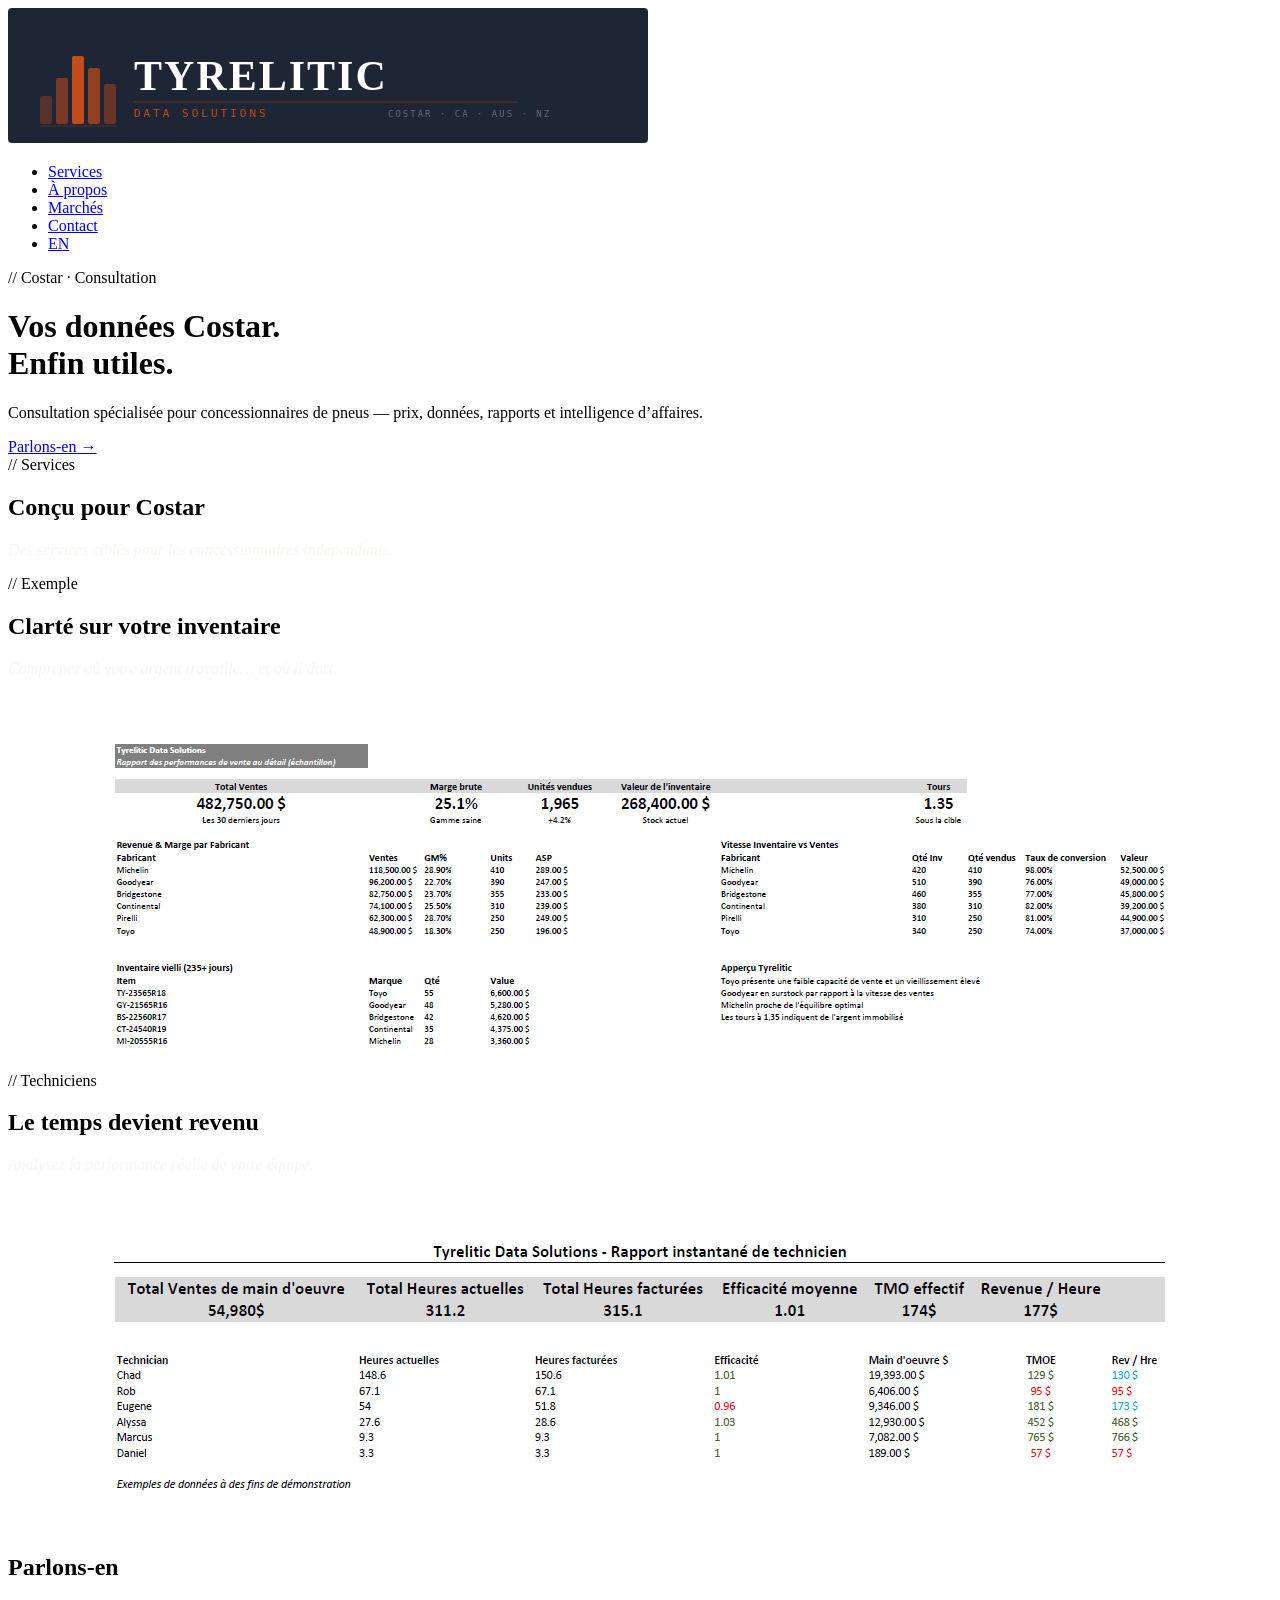
==== fr.html @ 803169b5 "Add files via upload" ====
<!DOCTYPE html>
<html lang="fr">
<head>
<meta charset="UTF-8">
<meta name="viewport" content="width=device-width, initial-scale=1.0">

<title>Tyrelitic Data Solutions | Consultant Costar</title>
<meta name="description" content="Consultation spécialisée Costar pour concessionnaires de pneus indépendants.">

<link href="https://fonts.googleapis.com/css2?family=Bebas+Neue&family=Crimson+Pro&family=JetBrains+Mono&display=swap" rel="stylesheet">
<link rel="stylesheet" href="styles.css"> <!-- or keep inline if you prefer -->

</head>

<body>

<nav>
  <div class="nav-logo"><img src="tyrelitic-logo-dark.svg"></div>
  <ul class="nav-links">
    <li><a href="#services">Services</a></li>
    <li><a href="#about">À propos</a></li>
    <li><a href="#markets">Marchés</a></li>
    <li><a href="#contact">Contact</a></li>
    <li><a href="index.html">EN</a></li>
  </ul>
</nav>

<!-- HERO -->
<div class="hero">
  <div class="hero-inner">
    <div class="hero-left">
      <div class="hero-eyebrow">// Costar · Consultation</div>
      <h1 class="hero-title">Vos données Costar.<br><span class="accent">Enfin utiles.</span></h1>

      <p class="hero-subtitle">
        Consultation spécialisée pour concessionnaires de pneus — prix, données, rapports et intelligence d’affaires.
      </p>

      <div class="hero-cta">
        <a href="mailto:tyrelitic@proton.me" class="btn-primary">Parlons-en →</a>
      </div>
    </div>
  </div>
</div>

<!-- SERVICES -->
<section id="services">
  <div class="section-inner">
    <div class="section-label">// Services</div>
    <h2 class="section-title">Conçu pour Costar</h2>

    <p style="max-width:560px; color:rgba(245,240,232,0.6); font-style:italic;">
      Des services ciblés pour les concessionnaires indépendants.
    </p>

    <!-- keep your cards translated (you already have them 👍) -->

  </div>
</section>

<!-- INVENTORY DASHBOARD -->
<section>
  <div class="section-inner">
    <div class="section-label">// Exemple</div>
    <h2 class="section-title">Clarté sur votre inventaire</h2>

    <p style="max-width:620px; color:rgba(245,240,232,0.6); font-style:italic;">
      Comprenez où votre argent travaille… et où il dort.
    </p>

    <div style="margin-top:48px; text-align:center;">
      <a href="Tyrelitic_Dashboard_Sample_FR.pdf" target="_blank">
        <img src="Tyrelitic_Dashboard_Sample_FR.png" style="max-width:100%;">
      </a>
    </div>
  </div>
</section>

<!-- TECH DASHBOARD -->
<section>
  <div class="section-inner">
    <div class="section-label">// Techniciens</div>
    <h2 class="section-title">Le temps devient revenu</h2>

    <p style="max-width:620px; color:rgba(245,240,232,0.6); font-style:italic;">
      Analysez la performance réelle de votre équipe.
    </p>

    <div style="margin-top:48px; text-align:center;">
      <a href="Technician_Dashboard_Sample_FR.pdf" target="_blank">
        <img src="Technician_Dashboard_Sample_FR.png" style="max-width:100%;">
      </a>
    </div>
  </div>
</section>

<!-- CONTACT -->
<section id="contact">
  <div class="section-inner">
    <h2 class="section-title">Parlons-en</h2>

    <a href="mailto:tyrelitic@proton.me" class="btn-primary">
      Écrire à Pierre →
    </a>
  </div>
</section>

</body>
</html>
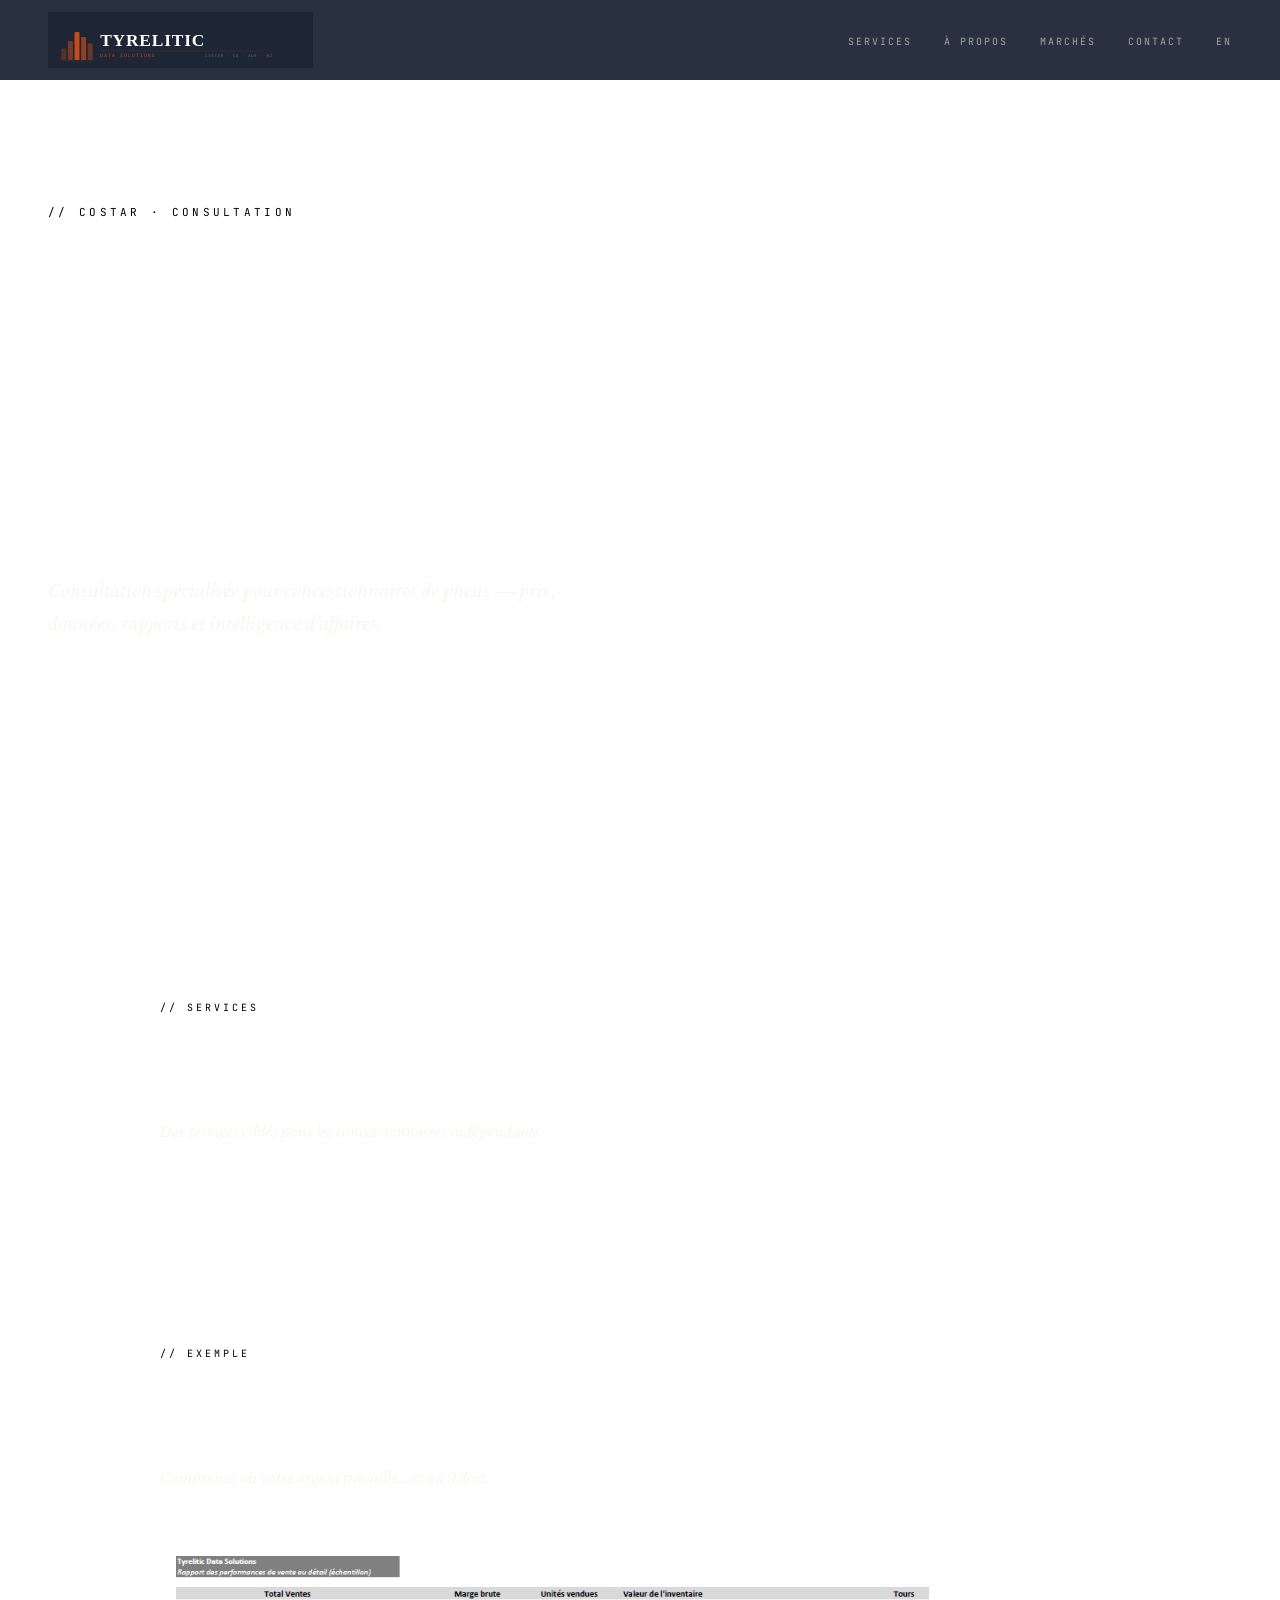
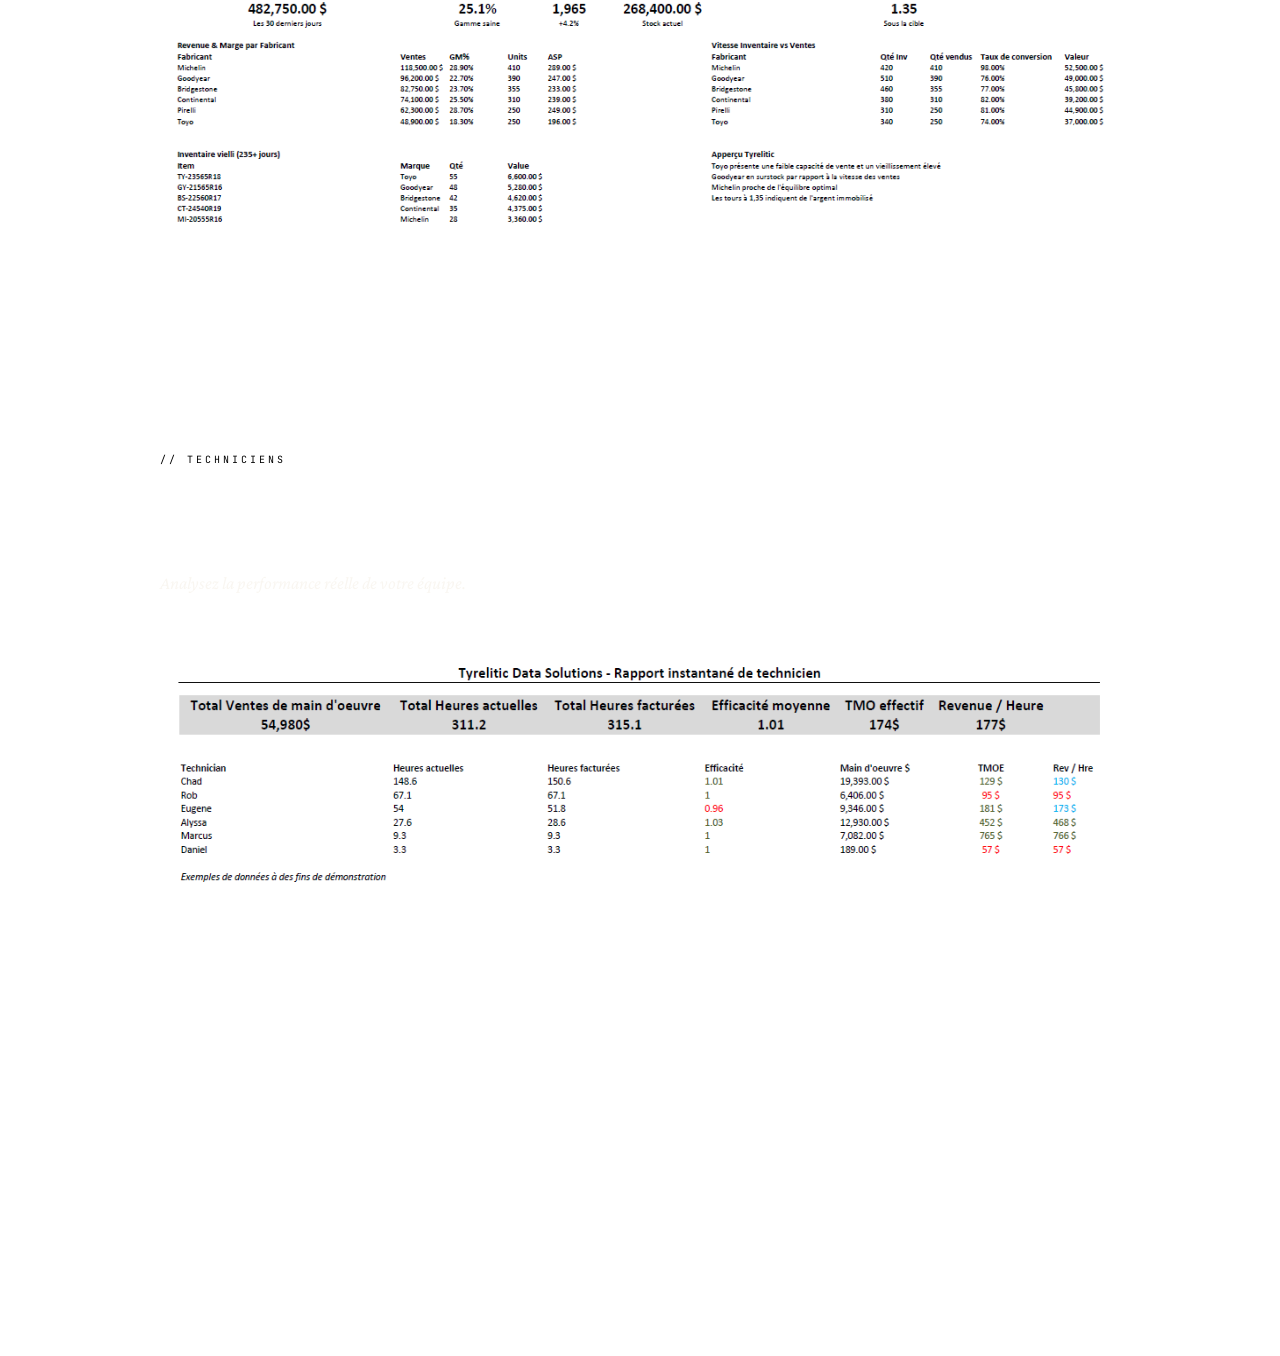
==== commit 5476ce75: "Add files via upload" ====
--- a/fr.html
+++ b/fr.html
@@ -1,6 +1,7 @@
 <!DOCTYPE html>
 <html lang="fr">
 <head>
+<link rel="stylesheet" href="styles.css">
 <meta charset="UTF-8">
 <meta name="viewport" content="width=device-width, initial-scale=1.0">
 
--- a/styles.css
+++ b/styles.css
@@ -0,0 +1,153 @@
+<style>
+  :root {
+    --ink: #0d0d0d;
+    --rust: #c44b1b;
+    --rust-light: #e85d2a;
+    --steel: #1e2535;
+    --steel-mid: #2a3140;
+    --steel-light: #3a4255;
+    --cream: #f5f0e8;
+    --divider: rgba(245,240,232,0.1);
+  }
+  * { margin: 0; padding: 0; box-sizing: border-box; }
+  html { scroll-behavior: smooth; }
+  body { background: var(--steel); color: var(--cream); font-family: 'Crimson Pro', Georgia, serif; font-size: 18px; line-height: 1.65; overflow-x: hidden; }
+
+  /* NAV */
+  nav { position: fixed; top: 0; left: 0; right: 0; z-index: 100; display: flex; justify-content: space-between; align-items: center; padding: 12px 48px; background: rgba(30,37,53,0.95); backdrop-filter: blur(12px); border-bottom: 1px solid var(--divider); }
+  .nav-logo img { height: 56px; width: auto; display: block; }
+  .nav-links { display: flex; gap: 32px; list-style: none; }
+  .nav-links a { font-family: 'JetBrains Mono', monospace; font-size: 10px; letter-spacing: 0.2em; text-transform: uppercase; color: rgba(245,240,232,0.6); text-decoration: none; transition: color 0.2s; }
+  .nav-links a:hover { color: var(--rust-light); }
+  .nav-cta { color: #fff !important; background: var(--rust); padding: 8px 18px; transition: background 0.2s !important; }
+  .nav-cta:hover { background: var(--rust-light) !important; }
+  @media (max-width: 680px) { nav { padding: 12px 24px; } .nav-links { display: none; } }
+
+  /* HERO */
+  .hero { min-height: 100vh; position: relative; overflow: hidden; display: flex; flex-direction: column; }
+  .hero-bg { position: absolute; inset: 0; background: radial-gradient(ellipse 60% 50% at 80% 50%, rgba(196,75,27,0.08) 0%, transparent 70%); }
+  .hero-bg::after { content: ''; position: absolute; inset: 0; background-image: linear-gradient(rgba(245,240,232,0.02) 1px, transparent 1px), linear-gradient(90deg, rgba(245,240,232,0.02) 1px, transparent 1px); background-size: 60px 60px; }
+  .hero-ring { position: absolute; border-radius: 50%; border: 1px solid rgba(196,75,27,0.15); pointer-events: none; }
+  .ring-1 { width: 500px; height: 500px; top: -100px; right: -100px; }
+  .ring-2 { width: 300px; height: 300px; top: 50px; right: 50px; border-color: rgba(196,75,27,0.08); }
+  .ring-3 { width: 200px; height: 200px; bottom: 80px; left: 5%; border-color: rgba(245,240,232,0.05); }
+  .hero-inner { display: grid; grid-template-columns: 1fr 1fr; flex: 1; position: relative; z-index: 1; }
+  .hero-left { display: flex; flex-direction: column; justify-content: center; padding: 120px 48px 80px; }
+  .hero-right { position: relative; overflow: hidden; min-height: 500px; }
+  .hero-right img { width: 100%; height: 100%; object-fit: cover; object-position: center center; display: block; }
+  .hero-right::before { content: ''; position: absolute; inset: 0; background: linear-gradient(to right, var(--steel) 0%, transparent 35%); z-index: 1; }
+  .hero-photo-credit { position: absolute; bottom: 12px; right: 12px; font-family: 'JetBrains Mono', monospace; font-size: 9px; letter-spacing: 0.1em; color: rgba(245,240,232,0.3); z-index: 2; }
+  .hero-photo-credit a { color: rgba(245,240,232,0.3); text-decoration: none; }
+  .hero-photo-credit a:hover { color: rgba(245,240,232,0.6); }
+  @media (max-width: 768px) { .hero-inner { grid-template-columns: 1fr; } .hero-right { min-height: 280px; } .hero-left { padding: 100px 24px 48px; } }
+  .hero-eyebrow { font-family: 'JetBrains Mono', monospace; font-size: 11px; letter-spacing: 0.3em; text-transform: uppercase; color: var(--rust-light); margin-bottom: 20px; opacity: 0; animation: fadeUp 0.8s ease forwards 0.2s; }
+  .hero-title { font-family: 'Bebas Neue', sans-serif; font-size: clamp(56px, 10vw, 110px); line-height: 0.92; letter-spacing: 0.03em; color: #fff; opacity: 0; animation: fadeUp 0.8s ease forwards 0.4s; }
+  .hero-title .accent { color: var(--rust-light); }
+  .hero-subtitle { margin-top: 28px; font-size: clamp(18px, 2.5vw, 22px); font-style: italic; font-weight: 300; color: rgba(245,240,232,0.7); max-width: 540px; line-height: 1.5; opacity: 0; animation: fadeUp 0.8s ease forwards 0.6s; }
+  .hero-meta { margin-top: 40px; display: flex; gap: 40px; flex-wrap: wrap; opacity: 0; animation: fadeUp 0.8s ease forwards 0.8s; }
+  .hero-meta-item { font-family: 'JetBrains Mono', monospace; font-size: 10px; letter-spacing: 0.15em; text-transform: uppercase; color: rgba(245,240,232,0.4); border-left: 2px solid var(--rust); padding-left: 12px; }
+  .hero-meta-item strong { display: block; font-size: 12px; color: var(--cream); margin-top: 2px; }
+  .hero-cta { margin-top: 48px; display: flex; gap: 16px; flex-wrap: wrap; opacity: 0; animation: fadeUp 0.8s ease forwards 1s; }
+
+  /* BUTTONS */
+  .btn-primary { font-family: 'JetBrains Mono', monospace; font-size: 11px; letter-spacing: 0.2em; text-transform: uppercase; background: var(--rust); color: #fff; padding: 16px 32px; text-decoration: none; transition: background 0.2s, transform 0.2s; display: inline-block; }
+  .btn-primary:hover { background: var(--rust-light); transform: translateY(-2px); }
+  .btn-secondary { font-family: 'JetBrains Mono', monospace; font-size: 11px; letter-spacing: 0.2em; text-transform: uppercase; border: 1px solid rgba(245,240,232,0.3); color: rgba(245,240,232,0.7); padding: 16px 32px; text-decoration: none; transition: border-color 0.2s, color 0.2s; display: inline-block; }
+  .btn-secondary:hover { border-color: var(--rust-light); color: var(--rust-light); }
+  .cta-note {
+  flex-basis: 100%;
+  margin-top: 12px;
+  font-size: 13px;
+  font-style: italic;
+  color: rgba(245,240,232,0.5);
+  font-family: 'Crimson Pro', serif;
+}
+
+  /* SECTIONS */
+  section { padding: 100px 48px; border-top: 1px solid var(--divider); position: relative; }
+  @media (max-width: 680px) { section { padding: 72px 24px; } }
+  .section-inner { max-width: 960px; margin: 0 auto; }
+  .section-label { font-family: 'JetBrains Mono', monospace; font-size: 10px; letter-spacing: 0.3em; text-transform: uppercase; color: var(--rust); margin-bottom: 20px; }
+  .section-title { font-family: 'Bebas Neue', sans-serif; font-size: clamp(36px, 5vw, 56px); letter-spacing: 0.04em; color: #fff; line-height: 1; margin-bottom: 24px; }
+
+  /* SERVICES */
+  #services { background: var(--steel-mid); }
+  #fr-services { background: var(--steel); }
+  .services-grid { display: grid; grid-template-columns: repeat(auto-fit, minmax(220px, 1fr)); gap: 1px; background: var(--divider); margin-top: 48px; border: 1px solid var(--divider); }
+  .service-card { background: var(--steel); padding: 36px 28px; transition: background 0.25s; position: relative; overflow: hidden; }
+  #fr-services .service-card { background: var(--steel-mid); }
+  .service-card::before { content: ''; position: absolute; top: 0; left: 0; right: 0; height: 2px; background: var(--rust); transform: scaleX(0); transform-origin: left; transition: transform 0.3s ease; }
+  .service-card:hover { background: var(--steel-light); }
+  .service-card:hover::before { transform: scaleX(1); }
+  .service-icon { font-family: 'JetBrains Mono', monospace; font-size: 11px; letter-spacing: 0.2em; color: var(--rust); margin-bottom: 16px; text-transform: uppercase; }
+  .service-name { font-family: 'Bebas Neue', sans-serif; font-size: 28px; letter-spacing: 0.04em; color: #fff; line-height: 1.05; margin-bottom: 14px; }
+  .service-desc { font-size: 15px; color: rgba(245,240,232,0.6); font-style: italic; line-height: 1.55; margin-bottom: 20px; }
+  .service-list { list-style: none; }
+  .service-list li { font-size: 14px; color: rgba(245,240,232,0.75); padding: 6px 0; border-bottom: 1px solid var(--divider); display: flex; gap: 10px; align-items: flex-start; }
+  .service-list li::before { content: '→'; color: var(--rust); flex-shrink: 0; margin-top: 1px; font-size: 12px; }
+  .coming-soon { display: inline-block; margin-top: 16px; font-family: 'JetBrains Mono', monospace; font-size: 9px; letter-spacing: 0.2em; text-transform: uppercase; color: var(--rust-light); border: 1px solid var(--rust); padding: 4px 10px; }
+
+  
+  /* ABOUT */
+  #about { background: var(--steel); }
+  #fr-about { background: var(--steel-mid); }
+  .about-grid { display: grid; grid-template-columns: 1fr 1fr; gap: 80px; margin-top: 48px; align-items: start; }
+  @media (max-width: 768px) { .about-grid { grid-template-columns: 1fr; gap: 40px; } }
+  .about-text p { font-size: 17px; color: rgba(245,240,232,0.8); margin-bottom: 18px; line-height: 1.7; }
+  .about-text p:last-child { margin-bottom: 0; }
+  .about-text strong { color: #fff; }
+  .about-stats { display: grid; grid-template-columns: 1fr 1fr; gap: 1px; background: var(--divider); border: 1px solid var(--divider); height: fit-content; }
+  .stat-box { background: var(--steel-mid); padding: 32px 24px; text-align: center; }
+  #fr-about .stat-box { background: var(--steel); }
+  .stat-number { font-family: 'Bebas Neue', sans-serif; font-size: 52px; color: var(--rust-light); line-height: 1; letter-spacing: 0.02em; }
+  .stat-label { font-family: 'JetBrains Mono', monospace; font-size: 9px; letter-spacing: 0.2em; text-transform: uppercase; color: rgba(245,240,232,0.45); margin-top: 8px; line-height: 1.4; }
+
+  /* MARKETS */
+  #markets { background: var(--steel-mid); }
+  .markets-row { display: flex; gap: 1px; background: var(--divider); border: 1px solid var(--divider); margin-top: 48px; flex-wrap: wrap; }
+  .market-card { flex: 1; min-width: 200px; background: var(--steel); padding: 36px 28px; transition: background 0.2s; }
+  .market-card:hover { background: var(--steel-light); }
+  .market-flag { font-size: 32px; margin-bottom: 12px; }
+  .market-name { font-family: 'Bebas Neue', sans-serif; font-size: 26px; letter-spacing: 0.04em; color: #fff; margin-bottom: 8px; }
+  .market-note { font-size: 13px; color: rgba(245,240,232,0.5); font-style: italic; font-family: 'JetBrains Mono', monospace; letter-spacing: 0.05em; }
+
+  /* CONTACT */
+  #contact { background: var(--steel); }
+  #fr-contact { background: var(--steel-mid); }
+  .contact-box { margin-top: 48px; border: 1px solid var(--divider); border-left: 4px solid var(--rust); padding: 48px; background: var(--steel-mid); display: grid; grid-template-columns: 1fr auto; gap: 48px; align-items: center; }
+  #fr-contact .contact-box { background: var(--steel); }
+  @media (max-width: 680px) { .contact-box { grid-template-columns: 1fr; padding: 32px 24px; } }
+  .contact-lead { font-size: clamp(20px, 3vw, 28px); font-style: italic; color: rgba(245,240,232,0.85); line-height: 1.4; margin-bottom: 16px; }
+  .contact-detail { font-family: 'JetBrains Mono', monospace; font-size: 12px; letter-spacing: 0.1em; color: rgba(245,240,232,0.5); }
+  .contact-detail a { color: var(--rust-light); text-decoration: none; }
+  .contact-detail a:hover { text-decoration: underline; }
+  .contact-buttons { display: flex; gap: 12px; flex-wrap: wrap; }
+
+  /* LANG DIVIDER */
+  .lang-divider { display: flex; align-items: center; gap: 24px; padding: 48px; background: var(--rust); justify-content: center; }
+  .lang-divider-text { font-family: 'Bebas Neue', sans-serif; font-size: 28px; letter-spacing: 0.1em; color: #fff; }
+  .lang-divider-line { flex: 1; max-width: 120px; height: 1px; background: rgba(255,255,255,0.3); }
+
+  /* FOOTER */
+  footer { background: var(--ink); padding: 32px 48px; display: flex; justify-content: space-between; align-items: center; flex-wrap: wrap; gap: 12px; border-top: 1px solid var(--divider); }
+  .footer-logo { font-family: 'Bebas Neue', sans-serif; font-size: 20px; letter-spacing: 0.06em; color: #fff; }
+  .footer-logo span { color: var(--rust-light); }
+  .footer-copy { font-family: 'JetBrains Mono', monospace; font-size: 10px; letter-spacing: 0.1em; color: rgba(245,240,232,0.3); }
+  iframe {
+  border-radius: 8px;
+  box-shadow: 0 8px 24px rgba(0,0,0,0.25);
+}
+iframe {
+  border-radius: 8px;
+  box-shadow: 0 8px 24px rgba(0,0,0,0.25);
+}
+
+img {
+  transition: transform 0.2s ease;
+}
+
+img:hover {
+  transform: scale(1.01);
+}
+  @keyframes fadeUp { from { opacity: 0; transform: translateY(24px); } to { opacity: 1; transform: translateY(0); } }
+</style>
--- a/styles.css
+++ b/styles.css
@@ -0,0 +1,153 @@
+<style>
+  :root {
+    --ink: #0d0d0d;
+    --rust: #c44b1b;
+    --rust-light: #e85d2a;
+    --steel: #1e2535;
+    --steel-mid: #2a3140;
+    --steel-light: #3a4255;
+    --cream: #f5f0e8;
+    --divider: rgba(245,240,232,0.1);
+  }
+  * { margin: 0; padding: 0; box-sizing: border-box; }
+  html { scroll-behavior: smooth; }
+  body { background: var(--steel); color: var(--cream); font-family: 'Crimson Pro', Georgia, serif; font-size: 18px; line-height: 1.65; overflow-x: hidden; }
+
+  /* NAV */
+  nav { position: fixed; top: 0; left: 0; right: 0; z-index: 100; display: flex; justify-content: space-between; align-items: center; padding: 12px 48px; background: rgba(30,37,53,0.95); backdrop-filter: blur(12px); border-bottom: 1px solid var(--divider); }
+  .nav-logo img { height: 56px; width: auto; display: block; }
+  .nav-links { display: flex; gap: 32px; list-style: none; }
+  .nav-links a { font-family: 'JetBrains Mono', monospace; font-size: 10px; letter-spacing: 0.2em; text-transform: uppercase; color: rgba(245,240,232,0.6); text-decoration: none; transition: color 0.2s; }
+  .nav-links a:hover { color: var(--rust-light); }
+  .nav-cta { color: #fff !important; background: var(--rust); padding: 8px 18px; transition: background 0.2s !important; }
+  .nav-cta:hover { background: var(--rust-light) !important; }
+  @media (max-width: 680px) { nav { padding: 12px 24px; } .nav-links { display: none; } }
+
+  /* HERO */
+  .hero { min-height: 100vh; position: relative; overflow: hidden; display: flex; flex-direction: column; }
+  .hero-bg { position: absolute; inset: 0; background: radial-gradient(ellipse 60% 50% at 80% 50%, rgba(196,75,27,0.08) 0%, transparent 70%); }
+  .hero-bg::after { content: ''; position: absolute; inset: 0; background-image: linear-gradient(rgba(245,240,232,0.02) 1px, transparent 1px), linear-gradient(90deg, rgba(245,240,232,0.02) 1px, transparent 1px); background-size: 60px 60px; }
+  .hero-ring { position: absolute; border-radius: 50%; border: 1px solid rgba(196,75,27,0.15); pointer-events: none; }
+  .ring-1 { width: 500px; height: 500px; top: -100px; right: -100px; }
+  .ring-2 { width: 300px; height: 300px; top: 50px; right: 50px; border-color: rgba(196,75,27,0.08); }
+  .ring-3 { width: 200px; height: 200px; bottom: 80px; left: 5%; border-color: rgba(245,240,232,0.05); }
+  .hero-inner { display: grid; grid-template-columns: 1fr 1fr; flex: 1; position: relative; z-index: 1; }
+  .hero-left { display: flex; flex-direction: column; justify-content: center; padding: 120px 48px 80px; }
+  .hero-right { position: relative; overflow: hidden; min-height: 500px; }
+  .hero-right img { width: 100%; height: 100%; object-fit: cover; object-position: center center; display: block; }
+  .hero-right::before { content: ''; position: absolute; inset: 0; background: linear-gradient(to right, var(--steel) 0%, transparent 35%); z-index: 1; }
+  .hero-photo-credit { position: absolute; bottom: 12px; right: 12px; font-family: 'JetBrains Mono', monospace; font-size: 9px; letter-spacing: 0.1em; color: rgba(245,240,232,0.3); z-index: 2; }
+  .hero-photo-credit a { color: rgba(245,240,232,0.3); text-decoration: none; }
+  .hero-photo-credit a:hover { color: rgba(245,240,232,0.6); }
+  @media (max-width: 768px) { .hero-inner { grid-template-columns: 1fr; } .hero-right { min-height: 280px; } .hero-left { padding: 100px 24px 48px; } }
+  .hero-eyebrow { font-family: 'JetBrains Mono', monospace; font-size: 11px; letter-spacing: 0.3em; text-transform: uppercase; color: var(--rust-light); margin-bottom: 20px; opacity: 0; animation: fadeUp 0.8s ease forwards 0.2s; }
+  .hero-title { font-family: 'Bebas Neue', sans-serif; font-size: clamp(56px, 10vw, 110px); line-height: 0.92; letter-spacing: 0.03em; color: #fff; opacity: 0; animation: fadeUp 0.8s ease forwards 0.4s; }
+  .hero-title .accent { color: var(--rust-light); }
+  .hero-subtitle { margin-top: 28px; font-size: clamp(18px, 2.5vw, 22px); font-style: italic; font-weight: 300; color: rgba(245,240,232,0.7); max-width: 540px; line-height: 1.5; opacity: 0; animation: fadeUp 0.8s ease forwards 0.6s; }
+  .hero-meta { margin-top: 40px; display: flex; gap: 40px; flex-wrap: wrap; opacity: 0; animation: fadeUp 0.8s ease forwards 0.8s; }
+  .hero-meta-item { font-family: 'JetBrains Mono', monospace; font-size: 10px; letter-spacing: 0.15em; text-transform: uppercase; color: rgba(245,240,232,0.4); border-left: 2px solid var(--rust); padding-left: 12px; }
+  .hero-meta-item strong { display: block; font-size: 12px; color: var(--cream); margin-top: 2px; }
+  .hero-cta { margin-top: 48px; display: flex; gap: 16px; flex-wrap: wrap; opacity: 0; animation: fadeUp 0.8s ease forwards 1s; }
+
+  /* BUTTONS */
+  .btn-primary { font-family: 'JetBrains Mono', monospace; font-size: 11px; letter-spacing: 0.2em; text-transform: uppercase; background: var(--rust); color: #fff; padding: 16px 32px; text-decoration: none; transition: background 0.2s, transform 0.2s; display: inline-block; }
+  .btn-primary:hover { background: var(--rust-light); transform: translateY(-2px); }
+  .btn-secondary { font-family: 'JetBrains Mono', monospace; font-size: 11px; letter-spacing: 0.2em; text-transform: uppercase; border: 1px solid rgba(245,240,232,0.3); color: rgba(245,240,232,0.7); padding: 16px 32px; text-decoration: none; transition: border-color 0.2s, color 0.2s; display: inline-block; }
+  .btn-secondary:hover { border-color: var(--rust-light); color: var(--rust-light); }
+  .cta-note {
+  flex-basis: 100%;
+  margin-top: 12px;
+  font-size: 13px;
+  font-style: italic;
+  color: rgba(245,240,232,0.5);
+  font-family: 'Crimson Pro', serif;
+}
+
+  /* SECTIONS */
+  section { padding: 100px 48px; border-top: 1px solid var(--divider); position: relative; }
+  @media (max-width: 680px) { section { padding: 72px 24px; } }
+  .section-inner { max-width: 960px; margin: 0 auto; }
+  .section-label { font-family: 'JetBrains Mono', monospace; font-size: 10px; letter-spacing: 0.3em; text-transform: uppercase; color: var(--rust); margin-bottom: 20px; }
+  .section-title { font-family: 'Bebas Neue', sans-serif; font-size: clamp(36px, 5vw, 56px); letter-spacing: 0.04em; color: #fff; line-height: 1; margin-bottom: 24px; }
+
+  /* SERVICES */
+  #services { background: var(--steel-mid); }
+  #fr-services { background: var(--steel); }
+  .services-grid { display: grid; grid-template-columns: repeat(auto-fit, minmax(220px, 1fr)); gap: 1px; background: var(--divider); margin-top: 48px; border: 1px solid var(--divider); }
+  .service-card { background: var(--steel); padding: 36px 28px; transition: background 0.25s; position: relative; overflow: hidden; }
+  #fr-services .service-card { background: var(--steel-mid); }
+  .service-card::before { content: ''; position: absolute; top: 0; left: 0; right: 0; height: 2px; background: var(--rust); transform: scaleX(0); transform-origin: left; transition: transform 0.3s ease; }
+  .service-card:hover { background: var(--steel-light); }
+  .service-card:hover::before { transform: scaleX(1); }
+  .service-icon { font-family: 'JetBrains Mono', monospace; font-size: 11px; letter-spacing: 0.2em; color: var(--rust); margin-bottom: 16px; text-transform: uppercase; }
+  .service-name { font-family: 'Bebas Neue', sans-serif; font-size: 28px; letter-spacing: 0.04em; color: #fff; line-height: 1.05; margin-bottom: 14px; }
+  .service-desc { font-size: 15px; color: rgba(245,240,232,0.6); font-style: italic; line-height: 1.55; margin-bottom: 20px; }
+  .service-list { list-style: none; }
+  .service-list li { font-size: 14px; color: rgba(245,240,232,0.75); padding: 6px 0; border-bottom: 1px solid var(--divider); display: flex; gap: 10px; align-items: flex-start; }
+  .service-list li::before { content: '→'; color: var(--rust); flex-shrink: 0; margin-top: 1px; font-size: 12px; }
+  .coming-soon { display: inline-block; margin-top: 16px; font-family: 'JetBrains Mono', monospace; font-size: 9px; letter-spacing: 0.2em; text-transform: uppercase; color: var(--rust-light); border: 1px solid var(--rust); padding: 4px 10px; }
+
+  
+  /* ABOUT */
+  #about { background: var(--steel); }
+  #fr-about { background: var(--steel-mid); }
+  .about-grid { display: grid; grid-template-columns: 1fr 1fr; gap: 80px; margin-top: 48px; align-items: start; }
+  @media (max-width: 768px) { .about-grid { grid-template-columns: 1fr; gap: 40px; } }
+  .about-text p { font-size: 17px; color: rgba(245,240,232,0.8); margin-bottom: 18px; line-height: 1.7; }
+  .about-text p:last-child { margin-bottom: 0; }
+  .about-text strong { color: #fff; }
+  .about-stats { display: grid; grid-template-columns: 1fr 1fr; gap: 1px; background: var(--divider); border: 1px solid var(--divider); height: fit-content; }
+  .stat-box { background: var(--steel-mid); padding: 32px 24px; text-align: center; }
+  #fr-about .stat-box { background: var(--steel); }
+  .stat-number { font-family: 'Bebas Neue', sans-serif; font-size: 52px; color: var(--rust-light); line-height: 1; letter-spacing: 0.02em; }
+  .stat-label { font-family: 'JetBrains Mono', monospace; font-size: 9px; letter-spacing: 0.2em; text-transform: uppercase; color: rgba(245,240,232,0.45); margin-top: 8px; line-height: 1.4; }
+
+  /* MARKETS */
+  #markets { background: var(--steel-mid); }
+  .markets-row { display: flex; gap: 1px; background: var(--divider); border: 1px solid var(--divider); margin-top: 48px; flex-wrap: wrap; }
+  .market-card { flex: 1; min-width: 200px; background: var(--steel); padding: 36px 28px; transition: background 0.2s; }
+  .market-card:hover { background: var(--steel-light); }
+  .market-flag { font-size: 32px; margin-bottom: 12px; }
+  .market-name { font-family: 'Bebas Neue', sans-serif; font-size: 26px; letter-spacing: 0.04em; color: #fff; margin-bottom: 8px; }
+  .market-note { font-size: 13px; color: rgba(245,240,232,0.5); font-style: italic; font-family: 'JetBrains Mono', monospace; letter-spacing: 0.05em; }
+
+  /* CONTACT */
+  #contact { background: var(--steel); }
+  #fr-contact { background: var(--steel-mid); }
+  .contact-box { margin-top: 48px; border: 1px solid var(--divider); border-left: 4px solid var(--rust); padding: 48px; background: var(--steel-mid); display: grid; grid-template-columns: 1fr auto; gap: 48px; align-items: center; }
+  #fr-contact .contact-box { background: var(--steel); }
+  @media (max-width: 680px) { .contact-box { grid-template-columns: 1fr; padding: 32px 24px; } }
+  .contact-lead { font-size: clamp(20px, 3vw, 28px); font-style: italic; color: rgba(245,240,232,0.85); line-height: 1.4; margin-bottom: 16px; }
+  .contact-detail { font-family: 'JetBrains Mono', monospace; font-size: 12px; letter-spacing: 0.1em; color: rgba(245,240,232,0.5); }
+  .contact-detail a { color: var(--rust-light); text-decoration: none; }
+  .contact-detail a:hover { text-decoration: underline; }
+  .contact-buttons { display: flex; gap: 12px; flex-wrap: wrap; }
+
+  /* LANG DIVIDER */
+  .lang-divider { display: flex; align-items: center; gap: 24px; padding: 48px; background: var(--rust); justify-content: center; }
+  .lang-divider-text { font-family: 'Bebas Neue', sans-serif; font-size: 28px; letter-spacing: 0.1em; color: #fff; }
+  .lang-divider-line { flex: 1; max-width: 120px; height: 1px; background: rgba(255,255,255,0.3); }
+
+  /* FOOTER */
+  footer { background: var(--ink); padding: 32px 48px; display: flex; justify-content: space-between; align-items: center; flex-wrap: wrap; gap: 12px; border-top: 1px solid var(--divider); }
+  .footer-logo { font-family: 'Bebas Neue', sans-serif; font-size: 20px; letter-spacing: 0.06em; color: #fff; }
+  .footer-logo span { color: var(--rust-light); }
+  .footer-copy { font-family: 'JetBrains Mono', monospace; font-size: 10px; letter-spacing: 0.1em; color: rgba(245,240,232,0.3); }
+  iframe {
+  border-radius: 8px;
+  box-shadow: 0 8px 24px rgba(0,0,0,0.25);
+}
+iframe {
+  border-radius: 8px;
+  box-shadow: 0 8px 24px rgba(0,0,0,0.25);
+}
+
+img {
+  transition: transform 0.2s ease;
+}
+
+img:hover {
+  transform: scale(1.01);
+}
+  @keyframes fadeUp { from { opacity: 0; transform: translateY(24px); } to { opacity: 1; transform: translateY(0); } }
+</style>
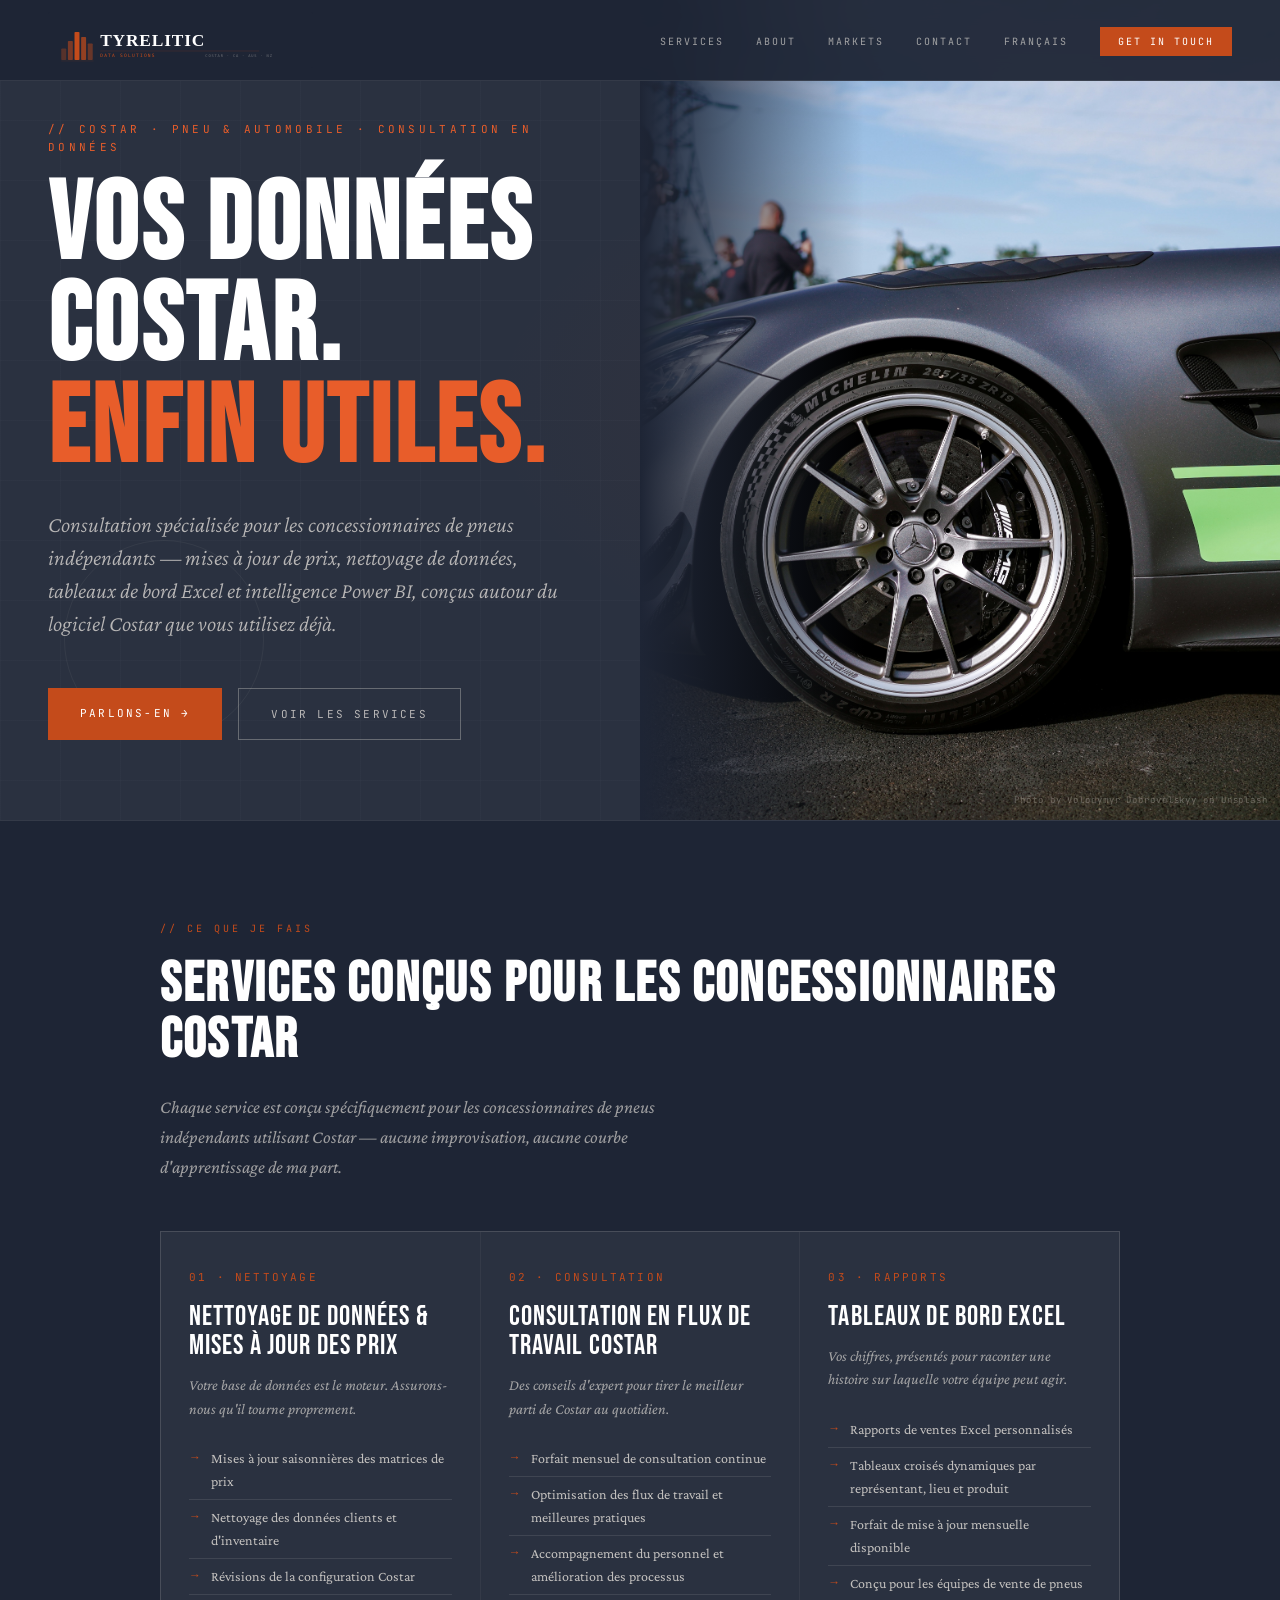
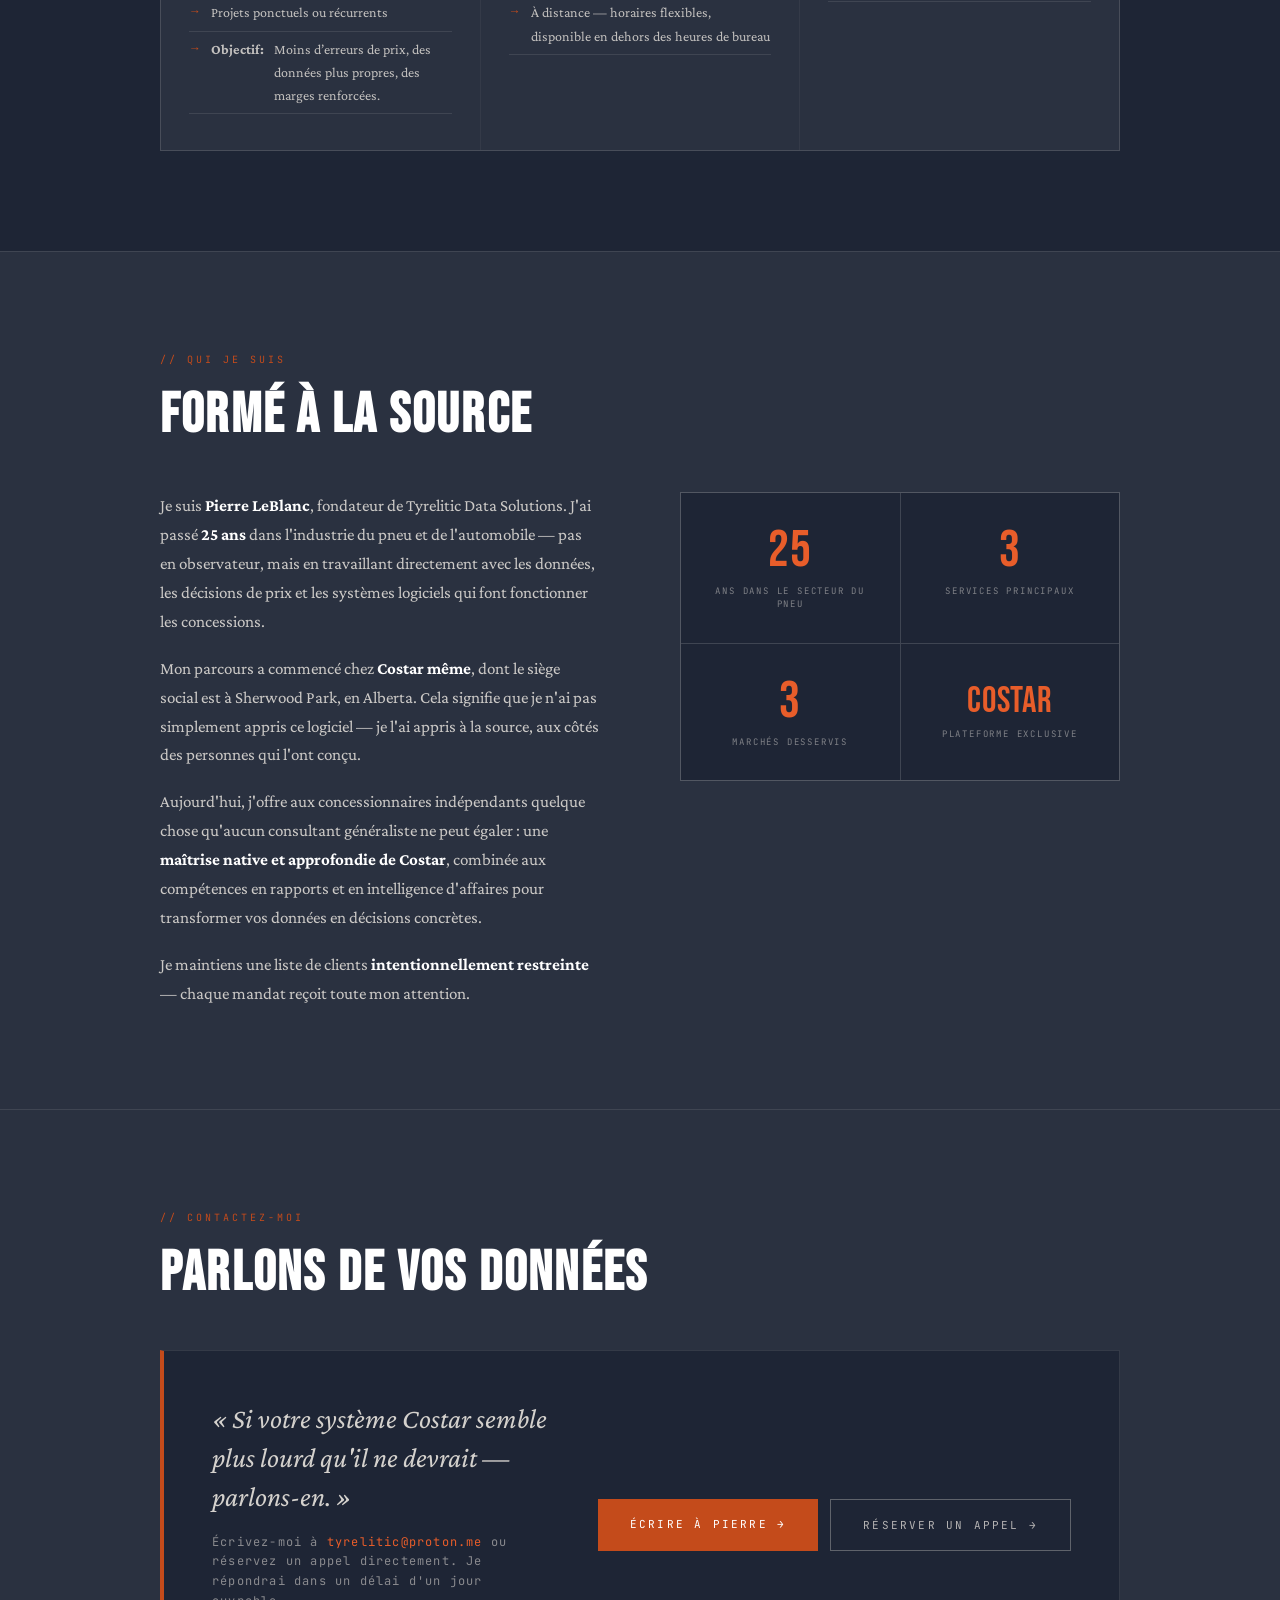
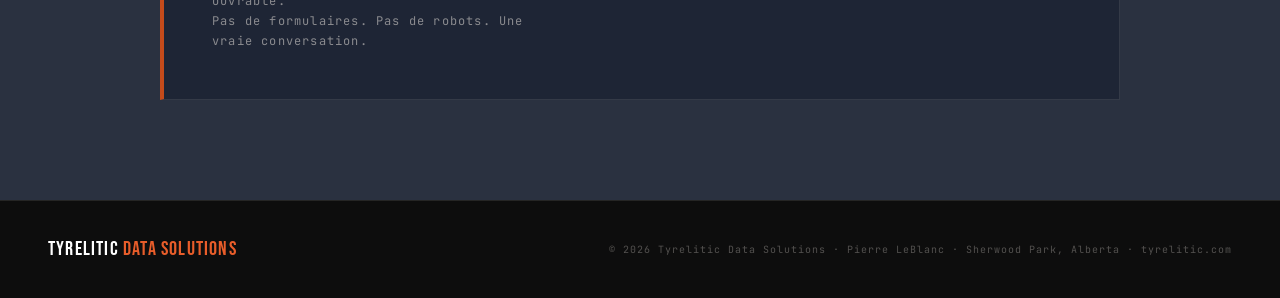
==== commit 1060999b: "Add files via upload" ====
--- a/fr.html
+++ b/fr.html
@@ -1,110 +1,359 @@
 <!DOCTYPE html>
-<html lang="fr">
+<html lang="en">
 <head>
-<link rel="stylesheet" href="styles.css">
 <meta charset="UTF-8">
 <meta name="viewport" content="width=device-width, initial-scale=1.0">
 
-<title>Tyrelitic Data Solutions | Consultant Costar</title>
-<meta name="description" content="Consultation spécialisée Costar pour concessionnaires de pneus indépendants.">
-
-<link href="https://fonts.googleapis.com/css2?family=Bebas+Neue&family=Crimson+Pro&family=JetBrains+Mono&display=swap" rel="stylesheet">
-<link rel="stylesheet" href="styles.css"> <!-- or keep inline if you prefer -->
-
+<!-- Primary SEO -->
+<title>Tyrelitic Data Solutions | Costar Tire Dealer Consultant — Canada, Australia, New Zealand</title>
+<meta name="description" content="Expert Costar software consulting for independent tire dealers. Pricing updates, data cleanup, Excel dashboards, and Power BI reporting. Serving dealers across Canada, Australia (via Microhouse), and New Zealand. Remote. Flexible. 25 years of tire industry experience.">
+<meta name="keywords" content="Costar software consultant, Costar tire dealer support, Costar pricing update, tire pricing matrix, Costar data cleanup, Microhouse tire software, independent tire dealer consultant, tire dealer Excel reporting, Power BI tire dealer, Costar workflow consulting, tire dealer data solutions, Costar Canada, Costar Australia, Costar New Zealand, Microhouse Queensland, tire shop software support, automotive dealer data consulting">
+<meta name="author" content="Pierre LeBlanc — Tyrelitic Data Solutions">
+<meta name="robots" content="index, follow">
+<link rel="canonical" href="https://tyrelitic.com">
+
+<!-- Geographic targeting -->
+<meta name="geo.region" content="CA-AB">
+<meta name="geo.placename" content="Sherwood Park, Alberta, Canada">
+<meta name="geo.region" content="AU-QLD">
+<meta name="geo.region" content="NZ">
+
+<!-- Open Graph (social sharing) -->
+<meta property="og:type" content="website">
+<meta property="og:url" content="https://tyrelitic.com">
+<meta property="og:title" content="Tyrelitic Data Solutions | Costar Tire Dealer Consultant">
+<meta property="og:description" content="Expert Costar software consulting for independent tire dealers across Canada, Australia, and New Zealand. Pricing updates, data cleanup, Excel dashboards, and Power BI reporting.">
+<meta property="og:image" content="https://tyrelitic.com/tyrelitic-logo-dark.svg">
+<meta property="og:locale" content="en_CA">
+<meta property="og:locale:alternate" content="fr_CA">
+
+<!-- Twitter/X Card -->
+<meta name="twitter:card" content="summary_large_image">
+<meta name="twitter:title" content="Tyrelitic Data Solutions | Costar Tire Dealer Consultant">
+<meta name="twitter:description" content="Expert Costar software consulting for independent tire dealers across Canada, Australia, and New Zealand.">
+
+<!-- Schema.org structured data -->
+<script type="application/ld+json">
+{
+  "@context": "https://schema.org",
+  "@type": "ProfessionalService",
+  "name": "Tyrelitic Data Solutions",
+  "description": "Expert Costar software consulting for independent tire dealers. Pricing updates, data cleanup, Excel dashboards, and Power BI reporting.",
+  "url": "https://tyrelitic.com",
+  "email": "tyrelitic@proton.me",
+  "founder": {
+    "@type": "Person",
+    "name": "Pierre LeBlanc"
+  },
+  "address": {
+    "@type": "PostalAddress",
+    "addressLocality": "Sherwood Park",
+    "addressRegion": "Alberta",
+    "addressCountry": "CA"
+  },
+  "areaServed": ["CA", "AU", "NZ"],
+  "serviceType": [
+    "Costar Software Consulting",
+    "Tire Dealer Data Cleanup",
+    "Pricing Matrix Updates",
+    "Excel Sales Dashboards",
+    "Power BI Reporting"
+  ],
+  "knowsAbout": ["Costar Software", "Microhouse", "Tire Pricing", "Automotive Data", "Power BI", "Microsoft Excel"]
+}
+</script>
+<link href="https://fonts.googleapis.com/css2?family=Bebas+Neue&family=Crimson+Pro:ital,wght@0,300;0,400;0,600;1,300;1,400;1,600&family=JetBrains+Mono:wght@300;400;500&display=swap" rel="stylesheet">
+<style>
+  :root {
+    --ink: #0d0d0d;
+    --rust: #c44b1b;
+    --rust-light: #e85d2a;
+    --steel: #1e2535;
+    --steel-mid: #2a3140;
+    --steel-light: #3a4255;
+    --cream: #f5f0e8;
+    --divider: rgba(245,240,232,0.1);
+  }
+  * { margin: 0; padding: 0; box-sizing: border-box; }
+  html { scroll-behavior: smooth; }
+  body { background: var(--steel); color: var(--cream); font-family: 'Crimson Pro', Georgia, serif; font-size: 18px; line-height: 1.65; overflow-x: hidden; }
+
+  /* NAV */
+  nav { position: fixed; top: 0; left: 0; right: 0; z-index: 100; display: flex; justify-content: space-between; align-items: center; padding: 12px 48px; background: rgba(30,37,53,0.95); backdrop-filter: blur(12px); border-bottom: 1px solid var(--divider); }
+  .nav-logo img { height: 56px; width: auto; display: block; }
+  .nav-links { display: flex; gap: 32px; list-style: none; }
+  .nav-links a { font-family: 'JetBrains Mono', monospace; font-size: 10px; letter-spacing: 0.2em; text-transform: uppercase; color: rgba(245,240,232,0.6); text-decoration: none; transition: color 0.2s; }
+  .nav-links a:hover { color: var(--rust-light); }
+  .nav-cta { color: #fff !important; background: var(--rust); padding: 8px 18px; transition: background 0.2s !important; }
+  .nav-cta:hover { background: var(--rust-light) !important; }
+  @media (max-width: 680px) { nav { padding: 12px 24px; } .nav-links { display: none; } }
+
+  /* HERO */
+  .hero { min-height: 100vh; position: relative; overflow: hidden; display: flex; flex-direction: column; }
+  .hero-bg { position: absolute; inset: 0; background: radial-gradient(ellipse 60% 50% at 80% 50%, rgba(196,75,27,0.08) 0%, transparent 70%); }
+  .hero-bg::after { content: ''; position: absolute; inset: 0; background-image: linear-gradient(rgba(245,240,232,0.02) 1px, transparent 1px), linear-gradient(90deg, rgba(245,240,232,0.02) 1px, transparent 1px); background-size: 60px 60px; }
+  .hero-ring { position: absolute; border-radius: 50%; border: 1px solid rgba(196,75,27,0.15); pointer-events: none; }
+  .ring-1 { width: 500px; height: 500px; top: -100px; right: -100px; }
+  .ring-2 { width: 300px; height: 300px; top: 50px; right: 50px; border-color: rgba(196,75,27,0.08); }
+  .ring-3 { width: 200px; height: 200px; bottom: 80px; left: 5%; border-color: rgba(245,240,232,0.05); }
+  .hero-inner { display: grid; grid-template-columns: 1fr 1fr; flex: 1; position: relative; z-index: 1; }
+  .hero-left { display: flex; flex-direction: column; justify-content: center; padding: 120px 48px 80px; }
+  .hero-right { position: relative; overflow: hidden; min-height: 500px; }
+  .hero-right img { width: 100%; height: 100%; object-fit: cover; object-position: center center; display: block; }
+  .hero-right::before { content: ''; position: absolute; inset: 0; background: linear-gradient(to right, var(--steel) 0%, transparent 35%); z-index: 1; }
+  .hero-photo-credit { position: absolute; bottom: 12px; right: 12px; font-family: 'JetBrains Mono', monospace; font-size: 9px; letter-spacing: 0.1em; color: rgba(245,240,232,0.3); z-index: 2; }
+  .hero-photo-credit a { color: rgba(245,240,232,0.3); text-decoration: none; }
+  .hero-photo-credit a:hover { color: rgba(245,240,232,0.6); }
+  @media (max-width: 768px) { .hero-inner { grid-template-columns: 1fr; } .hero-right { min-height: 280px; } .hero-left { padding: 100px 24px 48px; } }
+  .hero-eyebrow { font-family: 'JetBrains Mono', monospace; font-size: 11px; letter-spacing: 0.3em; text-transform: uppercase; color: var(--rust-light); margin-bottom: 20px; opacity: 0; animation: fadeUp 0.8s ease forwards 0.2s; }
+  .hero-title { font-family: 'Bebas Neue', sans-serif; font-size: clamp(56px, 10vw, 110px); line-height: 0.92; letter-spacing: 0.03em; color: #fff; opacity: 0; animation: fadeUp 0.8s ease forwards 0.4s; }
+  .hero-title .accent { color: var(--rust-light); }
+  .hero-subtitle { margin-top: 28px; font-size: clamp(18px, 2.5vw, 22px); font-style: italic; font-weight: 300; color: rgba(245,240,232,0.7); max-width: 540px; line-height: 1.5; opacity: 0; animation: fadeUp 0.8s ease forwards 0.6s; }
+  .hero-meta { margin-top: 40px; display: flex; gap: 40px; flex-wrap: wrap; opacity: 0; animation: fadeUp 0.8s ease forwards 0.8s; }
+  .hero-meta-item { font-family: 'JetBrains Mono', monospace; font-size: 10px; letter-spacing: 0.15em; text-transform: uppercase; color: rgba(245,240,232,0.4); border-left: 2px solid var(--rust); padding-left: 12px; }
+  .hero-meta-item strong { display: block; font-size: 12px; color: var(--cream); margin-top: 2px; }
+  .hero-cta { margin-top: 48px; display: flex; gap: 16px; flex-wrap: wrap; opacity: 0; animation: fadeUp 0.8s ease forwards 1s; }
+
+  /* BUTTONS */
+  .btn-primary { font-family: 'JetBrains Mono', monospace; font-size: 11px; letter-spacing: 0.2em; text-transform: uppercase; background: var(--rust); color: #fff; padding: 16px 32px; text-decoration: none; transition: background 0.2s, transform 0.2s; display: inline-block; }
+  .btn-primary:hover { background: var(--rust-light); transform: translateY(-2px); }
+  .btn-secondary { font-family: 'JetBrains Mono', monospace; font-size: 11px; letter-spacing: 0.2em; text-transform: uppercase; border: 1px solid rgba(245,240,232,0.3); color: rgba(245,240,232,0.7); padding: 16px 32px; text-decoration: none; transition: border-color 0.2s, color 0.2s; display: inline-block; }
+  .btn-secondary:hover { border-color: var(--rust-light); color: var(--rust-light); }
+  .cta-note {
+  flex-basis: 100%;
+  margin-top: 12px;
+  font-size: 13px;
+  font-style: italic;
+  color: rgba(245,240,232,0.5);
+  font-family: 'Crimson Pro', serif;
+}
+
+  /* SECTIONS */
+  section { padding: 100px 48px; border-top: 1px solid var(--divider); position: relative; }
+  @media (max-width: 680px) { section { padding: 72px 24px; } }
+  .section-inner { max-width: 960px; margin: 0 auto; }
+  .section-label { font-family: 'JetBrains Mono', monospace; font-size: 10px; letter-spacing: 0.3em; text-transform: uppercase; color: var(--rust); margin-bottom: 20px; }
+  .section-title { font-family: 'Bebas Neue', sans-serif; font-size: clamp(36px, 5vw, 56px); letter-spacing: 0.04em; color: #fff; line-height: 1; margin-bottom: 24px; }
+
+  /* SERVICES */
+  #services { background: var(--steel-mid); }
+  #fr-services { background: var(--steel); }
+  .services-grid { display: grid; grid-template-columns: repeat(auto-fit, minmax(220px, 1fr)); gap: 1px; background: var(--divider); margin-top: 48px; border: 1px solid var(--divider); }
+  .service-card { background: var(--steel); padding: 36px 28px; transition: background 0.25s; position: relative; overflow: hidden; }
+  #fr-services .service-card { background: var(--steel-mid); }
+  .service-card::before { content: ''; position: absolute; top: 0; left: 0; right: 0; height: 2px; background: var(--rust); transform: scaleX(0); transform-origin: left; transition: transform 0.3s ease; }
+  .service-card:hover { background: var(--steel-light); }
+  .service-card:hover::before { transform: scaleX(1); }
+  .service-icon { font-family: 'JetBrains Mono', monospace; font-size: 11px; letter-spacing: 0.2em; color: var(--rust); margin-bottom: 16px; text-transform: uppercase; }
+  .service-name { font-family: 'Bebas Neue', sans-serif; font-size: 28px; letter-spacing: 0.04em; color: #fff; line-height: 1.05; margin-bottom: 14px; }
+  .service-desc { font-size: 15px; color: rgba(245,240,232,0.6); font-style: italic; line-height: 1.55; margin-bottom: 20px; }
+  .service-list { list-style: none; }
+  .service-list li { font-size: 14px; color: rgba(245,240,232,0.75); padding: 6px 0; border-bottom: 1px solid var(--divider); display: flex; gap: 10px; align-items: flex-start; }
+  .service-list li::before { content: '→'; color: var(--rust); flex-shrink: 0; margin-top: 1px; font-size: 12px; }
+  .coming-soon { display: inline-block; margin-top: 16px; font-family: 'JetBrains Mono', monospace; font-size: 9px; letter-spacing: 0.2em; text-transform: uppercase; color: var(--rust-light); border: 1px solid var(--rust); padding: 4px 10px; }
+
+  
+  /* ABOUT */
+  #about { background: var(--steel); }
+  #fr-about { background: var(--steel-mid); }
+  .about-grid { display: grid; grid-template-columns: 1fr 1fr; gap: 80px; margin-top: 48px; align-items: start; }
+  @media (max-width: 768px) { .about-grid { grid-template-columns: 1fr; gap: 40px; } }
+  .about-text p { font-size: 17px; color: rgba(245,240,232,0.8); margin-bottom: 18px; line-height: 1.7; }
+  .about-text p:last-child { margin-bottom: 0; }
+  .about-text strong { color: #fff; }
+  .about-stats { display: grid; grid-template-columns: 1fr 1fr; gap: 1px; background: var(--divider); border: 1px solid var(--divider); height: fit-content; }
+  .stat-box { background: var(--steel-mid); padding: 32px 24px; text-align: center; }
+  #fr-about .stat-box { background: var(--steel); }
+  .stat-number { font-family: 'Bebas Neue', sans-serif; font-size: 52px; color: var(--rust-light); line-height: 1; letter-spacing: 0.02em; }
+  .stat-label { font-family: 'JetBrains Mono', monospace; font-size: 9px; letter-spacing: 0.2em; text-transform: uppercase; color: rgba(245,240,232,0.45); margin-top: 8px; line-height: 1.4; }
+
+  /* MARKETS */
+  #markets { background: var(--steel-mid); }
+  .markets-row { display: flex; gap: 1px; background: var(--divider); border: 1px solid var(--divider); margin-top: 48px; flex-wrap: wrap; }
+  .market-card { flex: 1; min-width: 200px; background: var(--steel); padding: 36px 28px; transition: background 0.2s; }
+  .market-card:hover { background: var(--steel-light); }
+  .market-flag { font-size: 32px; margin-bottom: 12px; }
+  .market-name { font-family: 'Bebas Neue', sans-serif; font-size: 26px; letter-spacing: 0.04em; color: #fff; margin-bottom: 8px; }
+  .market-note { font-size: 13px; color: rgba(245,240,232,0.5); font-style: italic; font-family: 'JetBrains Mono', monospace; letter-spacing: 0.05em; }
+
+  /* CONTACT */
+  #contact { background: var(--steel); }
+  #fr-contact { background: var(--steel-mid); }
+  .contact-box { margin-top: 48px; border: 1px solid var(--divider); border-left: 4px solid var(--rust); padding: 48px; background: var(--steel-mid); display: grid; grid-template-columns: 1fr auto; gap: 48px; align-items: center; }
+  #fr-contact .contact-box { background: var(--steel); }
+  @media (max-width: 680px) { .contact-box { grid-template-columns: 1fr; padding: 32px 24px; } }
+  .contact-lead { font-size: clamp(20px, 3vw, 28px); font-style: italic; color: rgba(245,240,232,0.85); line-height: 1.4; margin-bottom: 16px; }
+  .contact-detail { font-family: 'JetBrains Mono', monospace; font-size: 12px; letter-spacing: 0.1em; color: rgba(245,240,232,0.5); }
+  .contact-detail a { color: var(--rust-light); text-decoration: none; }
+  .contact-detail a:hover { text-decoration: underline; }
+  .contact-buttons { display: flex; gap: 12px; flex-wrap: wrap; }
+
+  /* LANG DIVIDER */
+  .lang-divider { display: flex; align-items: center; gap: 24px; padding: 48px; background: var(--rust); justify-content: center; }
+  .lang-divider-text { font-family: 'Bebas Neue', sans-serif; font-size: 28px; letter-spacing: 0.1em; color: #fff; }
+  .lang-divider-line { flex: 1; max-width: 120px; height: 1px; background: rgba(255,255,255,0.3); }
+
+  /* FOOTER */
+  footer { background: var(--ink); padding: 32px 48px; display: flex; justify-content: space-between; align-items: center; flex-wrap: wrap; gap: 12px; border-top: 1px solid var(--divider); }
+  .footer-logo { font-family: 'Bebas Neue', sans-serif; font-size: 20px; letter-spacing: 0.06em; color: #fff; }
+  .footer-logo span { color: var(--rust-light); }
+  .footer-copy { font-family: 'JetBrains Mono', monospace; font-size: 10px; letter-spacing: 0.1em; color: rgba(245,240,232,0.3); }
+  iframe {
+  border-radius: 8px;
+  box-shadow: 0 8px 24px rgba(0,0,0,0.25);
+}
+iframe {
+  border-radius: 8px;
+  box-shadow: 0 8px 24px rgba(0,0,0,0.25);
+}
+
+img {
+  transition: transform 0.2s ease;
+}
+
+img:hover {
+  transform: scale(1.01);
+}
+  @keyframes fadeUp { from { opacity: 0; transform: translateY(24px); } to { opacity: 1; transform: translateY(0); } }
+</style>
 </head>
-
 <body>
 
 <nav>
-  <div class="nav-logo"><img src="tyrelitic-logo-dark.svg"></div>
+  <div class="nav-logo"><img src="tyrelitic-logo-dark.svg" alt="Tyrelitic Data Solutions"></div>
   <ul class="nav-links">
     <li><a href="#services">Services</a></li>
-    <li><a href="#about">À propos</a></li>
-    <li><a href="#markets">Marchés</a></li>
+    <li><a href="#about">About</a></li>
+    <li><a href="#markets">Markets</a></li>
     <li><a href="#contact">Contact</a></li>
-    <li><a href="index.html">EN</a></li>
+    <li><a href="#fr-hero">Fran&#231;ais</a></li>
+    <li><a href="mailto:tyrelitic@proton.me" class="nav-cta">Get in Touch</a></li>
   </ul>
 </nav>
 
-<!-- HERO -->
-<div class="hero">
-  <div class="hero-inner">
+
+
+<!-- FRANCAIS -->
+
+<div class="hero" id="fr-hero" style="min-height:80vh; background: var(--steel-mid);">
+  <div class="hero-bg"></div>
+  <div class="hero-ring ring-1"></div>
+  <div class="hero-ring ring-3"></div>
+  <div class="hero-inner" style="min-height:80vh;">
     <div class="hero-left">
-      <div class="hero-eyebrow">// Costar · Consultation</div>
-      <h1 class="hero-title">Vos données Costar.<br><span class="accent">Enfin utiles.</span></h1>
-
-      <p class="hero-subtitle">
-        Consultation spécialisée pour concessionnaires de pneus — prix, données, rapports et intelligence d’affaires.
-      </p>
-
+      <div class="hero-eyebrow">// Costar &middot; Pneu &amp; Automobile &middot; Consultation en donn&#233;es</div>
+      <h1 class="hero-title">Vos donn&#233;es<br>Costar.<br><span class="accent">Enfin utiles.</span></h1>
+      <p class="hero-subtitle">Consultation sp&#233;cialis&#233;e pour les concessionnaires de pneus ind&#233;pendants &mdash; mises &#224; jour de prix, nettoyage de donn&#233;es, tableaux de bord Excel et intelligence Power BI, con&#231;us autour du logiciel Costar que vous utilisez d&#233;j&#224;.</p>
       <div class="hero-cta">
-        <a href="mailto:tyrelitic@proton.me" class="btn-primary">Parlons-en →</a>
-      </div>
+        <a href="mailto:tyrelitic@proton.me" class="btn-primary">Parlons-en &rarr;</a>
+        <a href="#fr-services" class="btn-secondary">Voir les services</a>
+      </div>
+    </div>
+    <div class="hero-right">
+      <img src="hero-fr.jpg" alt="Mercedes-AMG GT avec pneus Michelin">
+      <div class="hero-photo-credit">Photo by <a href="https://unsplash.com/@vdobrovolskyy" target="_blank">Volodymyr Dobrovolskyy</a> on Unsplash</div>
     </div>
   </div>
 </div>
 
-<!-- SERVICES -->
-<section id="services">
+<section id="fr-services">
   <div class="section-inner">
-    <div class="section-label">// Services</div>
-    <h2 class="section-title">Conçu pour Costar</h2>
-
-    <p style="max-width:560px; color:rgba(245,240,232,0.6); font-style:italic;">
-      Des services ciblés pour les concessionnaires indépendants.
-    </p>
-
-    <!-- keep your cards translated (you already have them 👍) -->
-
+    <div class="section-label">// Ce que je fais</div>
+    <h2 class="section-title">Services con&#231;us pour les concessionnaires Costar</h2>
+    <p style="max-width:560px; color:rgba(245,240,232,0.6); font-style:italic;">Chaque service est con&#231;u sp&#233;cifiquement pour les concessionnaires de pneus ind&#233;pendants utilisant Costar &mdash; aucune improvisation, aucune courbe d&#39;apprentissage de ma part.</p>
+    <div class="services-grid">
+      <div class="service-card">
+        <div class="service-icon">01 &middot; Nettoyage</div>
+        <div class="service-name">Nettoyage de donn&#233;es &amp; mises &#224; jour des prix</div>
+        <div class="service-desc">Votre base de donn&#233;es est le moteur. Assurons-nous qu&#39;il tourne proprement.</div>
+        <ul class="service-list">
+          <li>Mises &#224; jour saisonni&#232;res des matrices de prix</li>
+          <li>Nettoyage des donn&#233;es clients et d&#39;inventaire</li>
+          <li>R&#233;visions de la configuration Costar</li>
+          <li>Projets ponctuels ou r&#233;currents</li>
+          <li><strong>Objectif:</strong> Moins d’erreurs de prix, des données plus propres, des marges renforcées.</li>
+        </ul>
+      </div>
+      <div class="service-card">
+        <div class="service-icon">02 &middot; Consultation</div>
+        <div class="service-name">Consultation en flux de travail Costar</div>
+        <div class="service-desc">Des conseils d&#39;expert pour tirer le meilleur parti de Costar au quotidien.</div>
+        <ul class="service-list">
+          <li>Forfait mensuel de consultation continue</li>
+          <li>Optimisation des flux de travail et meilleures pratiques</li>
+          <li>Accompagnement du personnel et am&#233;lioration des processus</li>
+          <li>&#192; distance &mdash; horaires flexibles, disponible en dehors des heures de bureau</li>
+        </ul>
+      </div>
+      <div class="service-card">
+        <div class="service-icon">03 &middot; Rapports</div>
+        <div class="service-name">Tableaux de bord Excel</div>
+        <div class="service-desc">Vos chiffres, pr&#233;sent&#233;s pour raconter une histoire sur laquelle votre &#233;quipe peut agir.</div>
+        <ul class="service-list">
+          <li>Rapports de ventes Excel personnalis&#233;s</li>
+          <li>Tableaux crois&#233;s dynamiques par repr&#233;sentant, lieu et produit</li>
+          <li>Forfait de mise &#224; jour mensuelle disponible</li>
+          <li>Con&#231;u pour les &#233;quipes de vente de pneus</li>
+        </ul>
+      </div>
+     <!-- <div class="service-card" style="background: linear-gradient(135deg, var(--steel) 0%, rgba(196,75,27,0.12) 100%);">
+        <div class="service-icon">04 &middot; Intelligence</div>
+        <div class="service-name">Tableaux de bord Power BI en direct</div>
+        <div class="service-desc">Intelligence en temps r&#233;el, connect&#233;e directement &#224; votre base de donn&#233;es Costar.</div>
+        <ul class="service-list">
+          <li>Connexion directe &#224; la base de donn&#233;es Costar</li>
+          <li>Tableaux de bord ventes, inventaire &amp; prix</li>
+          <li>Indicateurs cl&#233;s personnalis&#233;s pour votre concession</li>
+          <li>Intelligence d&#39;affaires automatis&#233;e</li>
+        </ul>
+        <div class="coming-soon">Lancement Printemps 2026</div>
+        </div> -->
+    </div>
   </div>
 </section>
 
-<!-- INVENTORY DASHBOARD -->
-<section>
+<section id="fr-about">
   <div class="section-inner">
-    <div class="section-label">// Exemple</div>
-    <h2 class="section-title">Clarté sur votre inventaire</h2>
-
-    <p style="max-width:620px; color:rgba(245,240,232,0.6); font-style:italic;">
-      Comprenez où votre argent travaille… et où il dort.
-    </p>
-
-    <div style="margin-top:48px; text-align:center;">
-      <a href="Tyrelitic_Dashboard_Sample_FR.pdf" target="_blank">
-        <img src="Tyrelitic_Dashboard_Sample_FR.png" style="max-width:100%;">
-      </a>
+    <div class="section-label">// Qui je suis</div>
+    <h2 class="section-title">Form&#233; &#224; la source</h2>
+    <div class="about-grid">
+      <div class="about-text">
+        <p>Je suis <strong>Pierre LeBlanc</strong>, fondateur de Tyrelitic Data Solutions. J&#39;ai pass&#233; <strong>25 ans</strong> dans l&#39;industrie du pneu et de l&#39;automobile &mdash; pas en observateur, mais en travaillant directement avec les donn&#233;es, les d&#233;cisions de prix et les syst&#232;mes logiciels qui font fonctionner les concessions.</p>
+        <p>Mon parcours a commenc&#233; chez <strong>Costar m&#234;me</strong>, dont le si&#232;ge social est &#224; Sherwood Park, en Alberta. Cela signifie que je n&#39;ai pas simplement appris ce logiciel &mdash; je l&#39;ai appris &#224; la source, aux c&#244;t&#233;s des personnes qui l&#39;ont con&#231;u.</p>
+        <p>Aujourd&#39;hui, j&#39;offre aux concessionnaires ind&#233;pendants quelque chose qu&#39;aucun consultant g&#233;n&#233;raliste ne peut &#233;galer&nbsp;: une <strong>ma&#238;trise native et approfondie de Costar</strong>, combin&#233;e aux comp&#233;tences en rapports et en intelligence d&#39;affaires pour transformer vos donn&#233;es en d&#233;cisions concr&#232;tes.</p>
+        <p>Je maintiens une liste de clients <strong>intentionnellement restreinte</strong> &mdash; chaque mandat re&#231;oit toute mon attention.</p>
+      </div>
+      <div class="about-stats">
+        <div class="stat-box"><div class="stat-number">25</div><div class="stat-label">Ans dans le secteur du pneu</div></div>
+        <div class="stat-box"><div class="stat-number">3</div><div class="stat-label">Services principaux</div></div>
+        <div class="stat-box"><div class="stat-number">3</div><div class="stat-label">March&#233;s desservis</div></div>
+        <div class="stat-box"><div class="stat-number" style="font-size:36px;padding-top:8px;">Costar</div><div class="stat-label">Plateforme exclusive</div></div>
+      </div>
     </div>
   </div>
 </section>
 
-<!-- TECH DASHBOARD -->
-<section>
+<section id="fr-contact">
   <div class="section-inner">
-    <div class="section-label">// Techniciens</div>
-    <h2 class="section-title">Le temps devient revenu</h2>
-
-    <p style="max-width:620px; color:rgba(245,240,232,0.6); font-style:italic;">
-      Analysez la performance réelle de votre équipe.
-    </p>
-
-    <div style="margin-top:48px; text-align:center;">
-      <a href="Technician_Dashboard_Sample_FR.pdf" target="_blank">
-        <img src="Technician_Dashboard_Sample_FR.png" style="max-width:100%;">
-      </a>
+    <div class="section-label">// Contactez-moi</div>
+    <h2 class="section-title">Parlons de vos donn&#233;es</h2>
+    <div class="contact-box">
+      <div>
+        <p class="contact-lead">&#171;&nbsp;Si votre syst&#232;me Costar semble plus lourd qu&#39;il ne devrait &mdash; parlons-en.&nbsp;&#187;</p>
+        <p class="contact-detail">&#201;crivez-moi &#224; <a href="mailto:tyrelitic@proton.me">tyrelitic@proton.me</a> ou r&#233;servez un appel directement. Je r&#233;pondrai dans un d&#233;lai d&#39;un jour ouvrable.<br>Pas de formulaires. Pas de robots. Une vraie conversation.</p>
+      </div>
+      <div class="contact-buttons">
+        <a href="mailto:tyrelitic@proton.me" class="btn-primary" style="white-space:nowrap;">&#201;crire &#224; Pierre &rarr;</a>
+        <a href="https://calendar.proton.me/bookings#vPKWCAFpTAHfR4FjWbgsDrqKMrx75NHlermlY7PmTB0=" target="_blank" class="btn-secondary" style="white-space:nowrap;">R&#233;server un appel &rarr;</a>
+      </div>
     </div>
   </div>
 </section>
 
-<!-- CONTACT -->
-<section id="contact">
-  <div class="section-inner">
-    <h2 class="section-title">Parlons-en</h2>
-
-    <a href="mailto:tyrelitic@proton.me" class="btn-primary">
-      Écrire à Pierre →
-    </a>
-  </div>
-</section>
+<footer>
+  <div class="footer-logo">Tyrelitic <span>Data Solutions</span></div>
+  <div class="footer-copy">&copy; 2026 Tyrelitic Data Solutions &middot; Pierre LeBlanc &middot; Sherwood Park, Alberta &middot; tyrelitic.com</div>
+</footer>
 
 </body>
-</html>+</html>
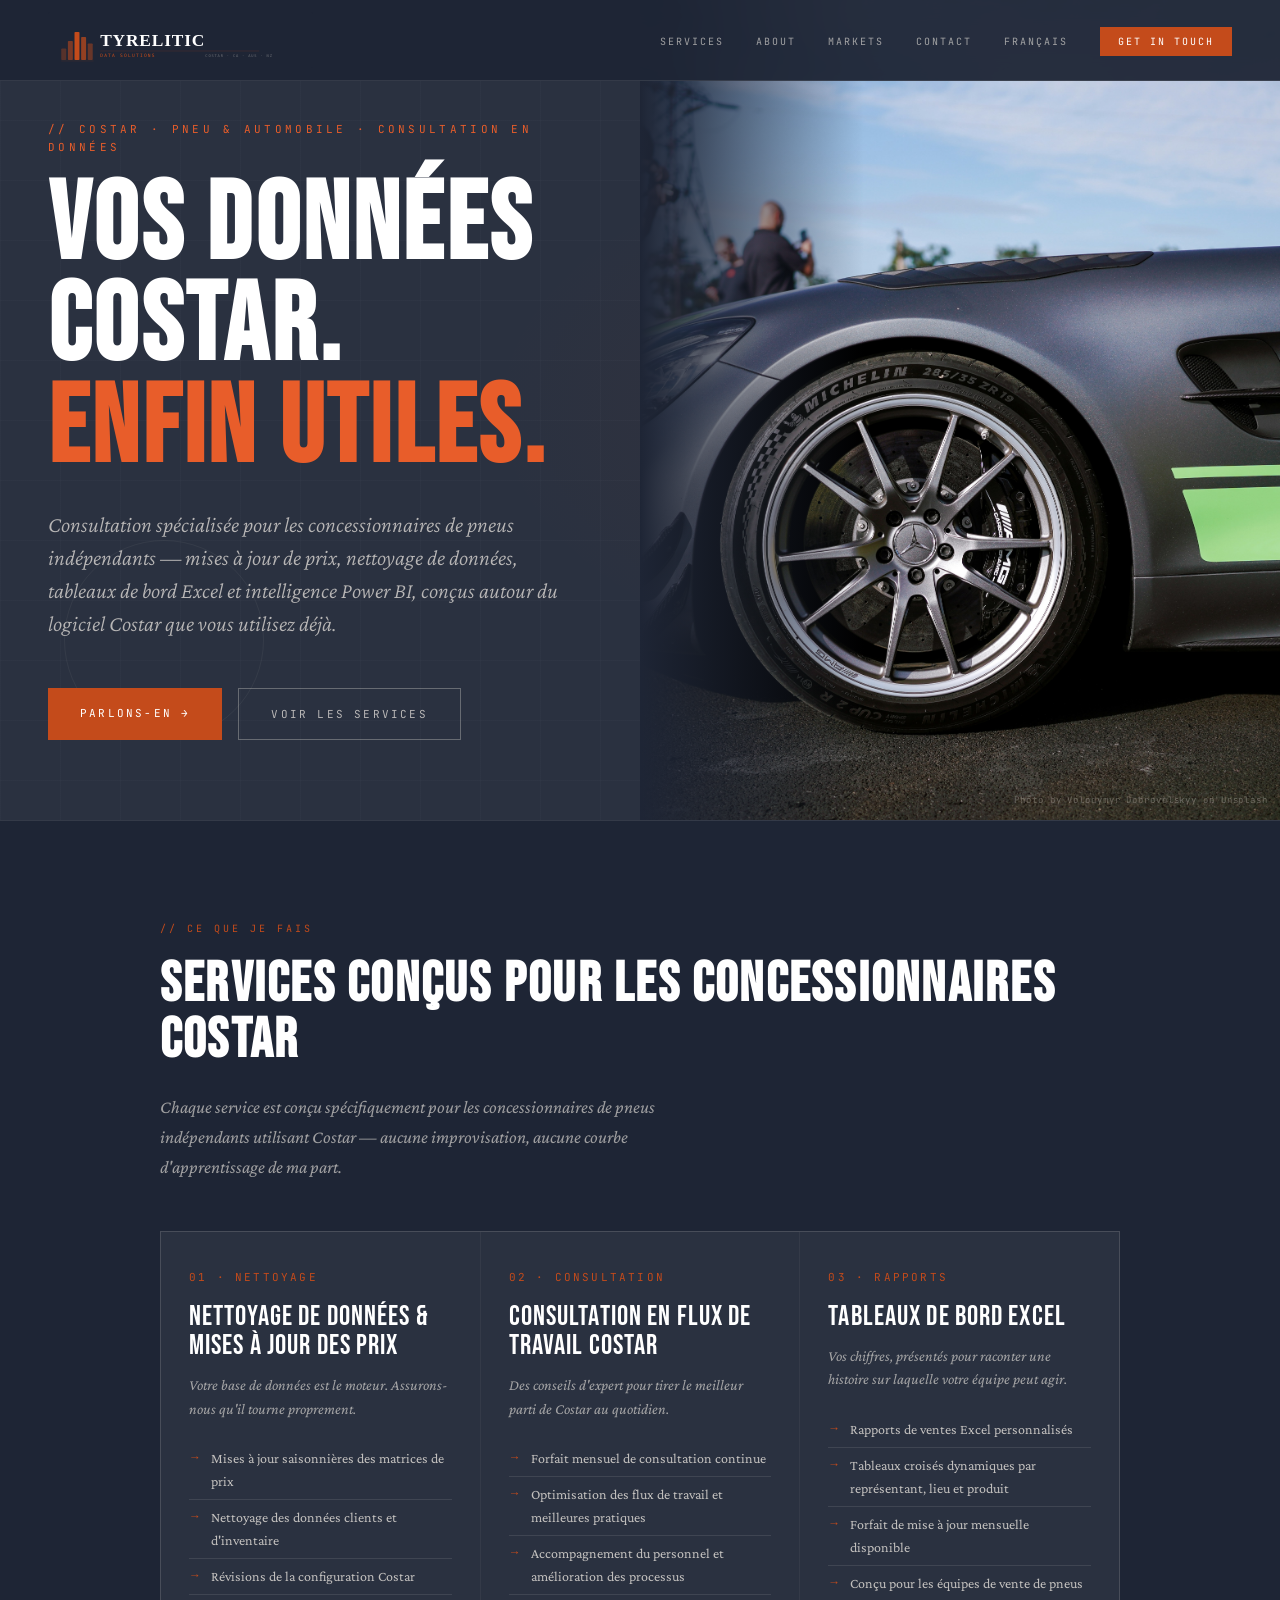
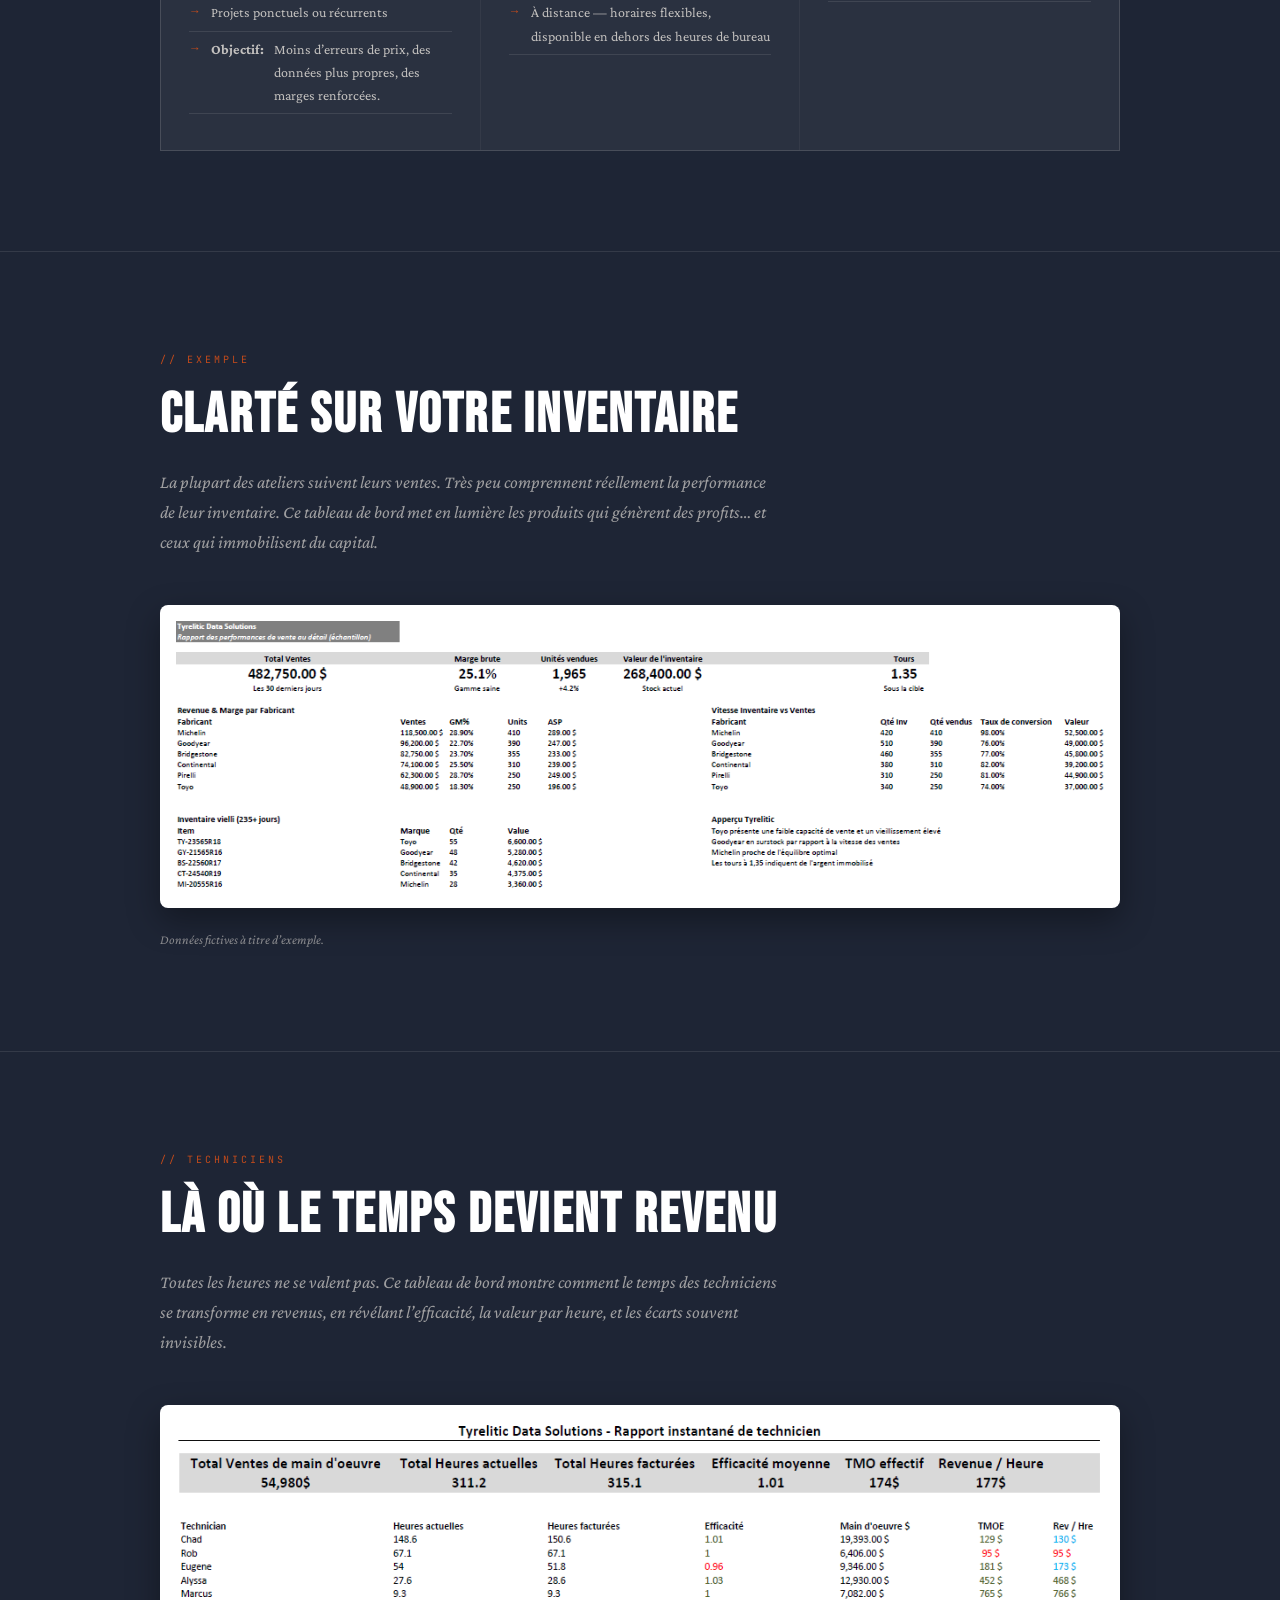
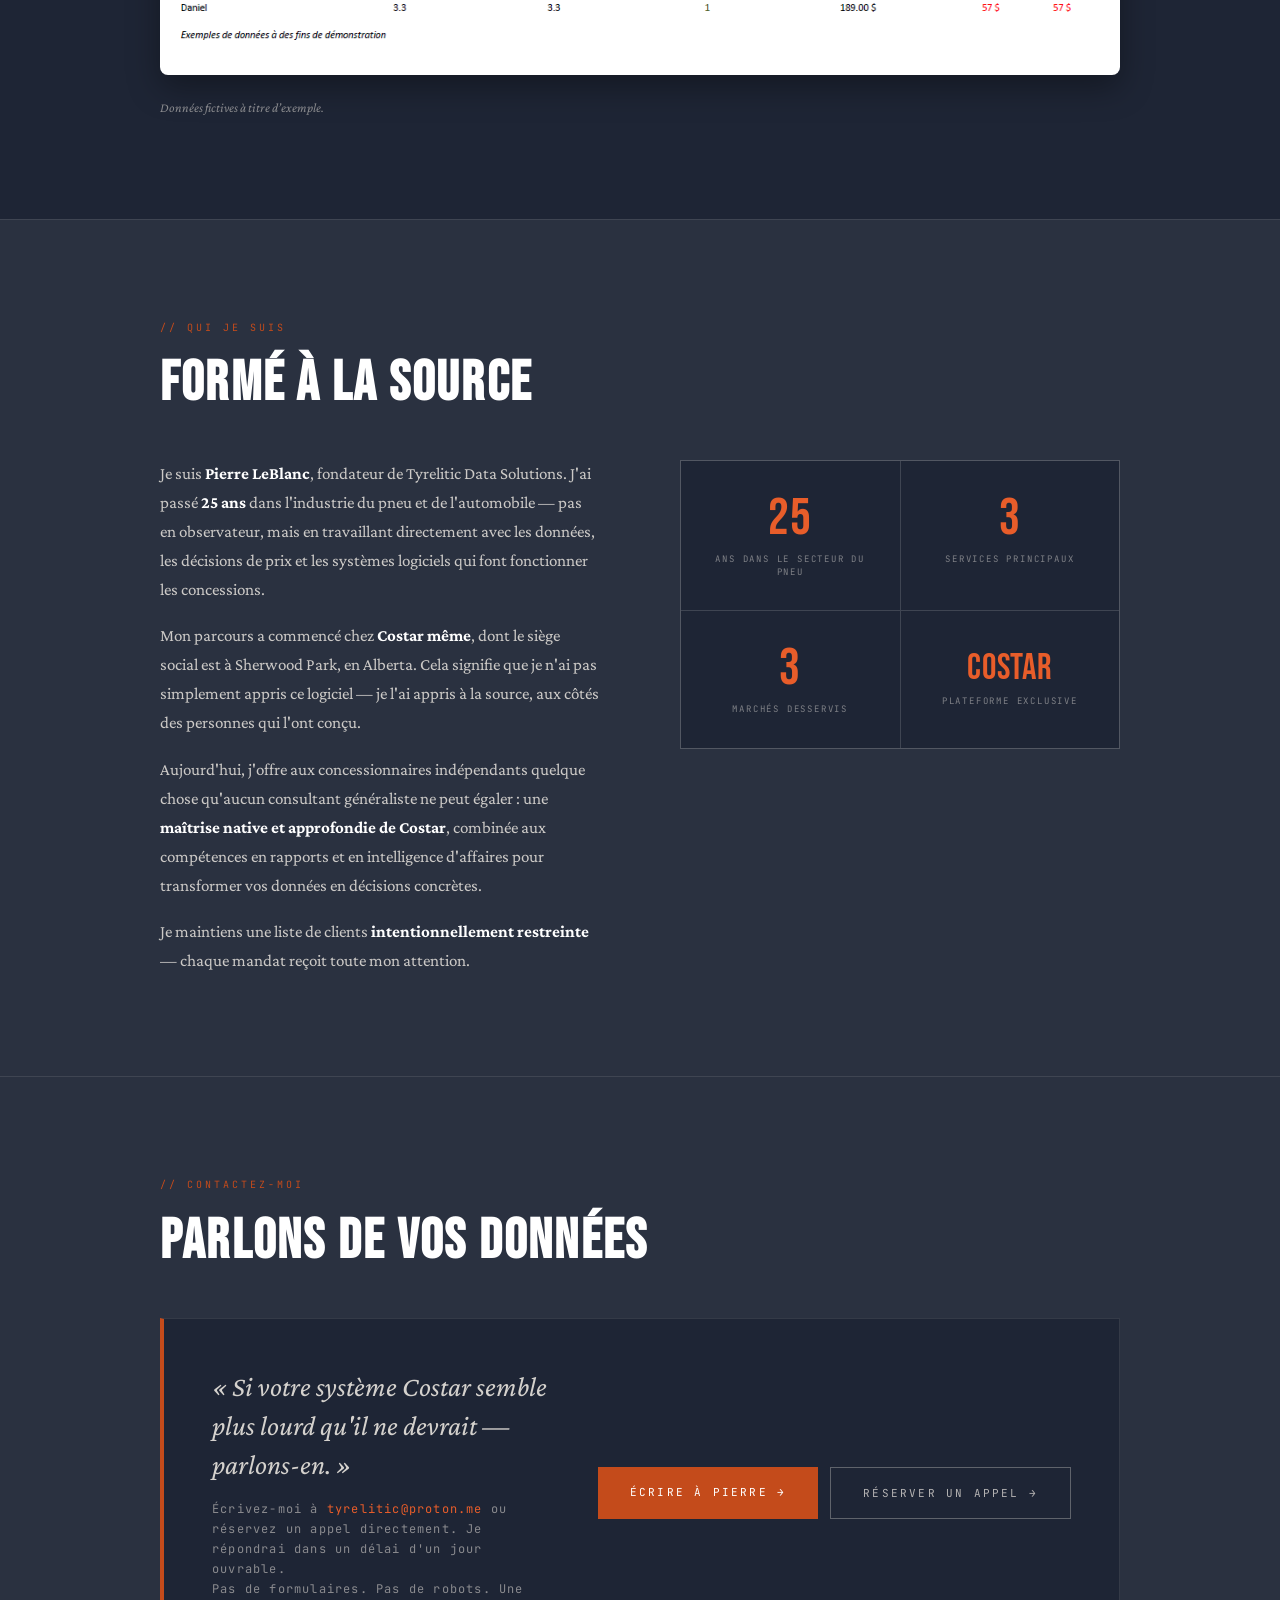
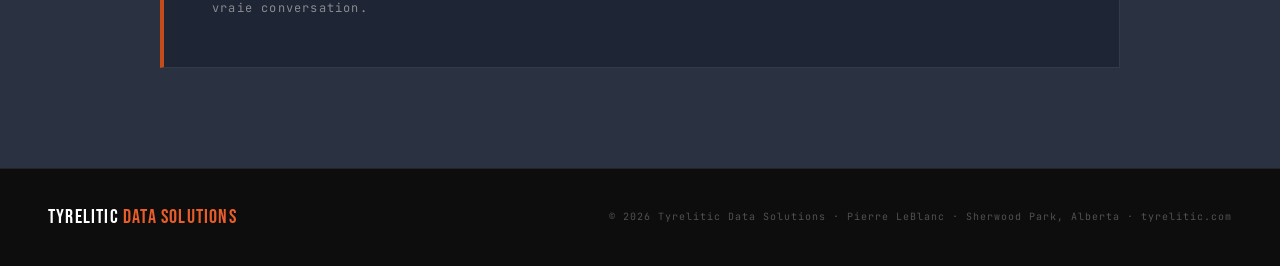
==== commit d9060f43: "Update fr.html" ====
--- a/fr.html
+++ b/fr.html
@@ -311,7 +311,54 @@
     </div>
   </div>
 </section>
-
+<!-- Dashboards here -->
+<section>
+  <div class="section-inner">
+    <div class="section-label">// Exemple</div>
+    <h2 class="section-title">Clarté sur votre inventaire</h2>
+
+    <p style="max-width:620px; color:rgba(245,240,232,0.6); font-style:italic;">
+      La plupart des ateliers suivent leurs ventes. Très peu comprennent réellement la performance de leur inventaire.
+      Ce tableau de bord met en lumière les produits qui génèrent des profits… et ceux qui immobilisent du capital.
+    </p>
+
+    <div style="margin-top:48px; text-align:center;">
+      <a href="Tyrelitic_Dashboard_Sample_FR.pdf" target="_blank">
+        <img 
+          src="Tyrelitic_Dashboard_Sample_FR.png"
+          alt="Tableau de bord inventaire Tyrelitic"
+          style="max-width:100%; border-radius:8px; box-shadow:0 12px 32px rgba(0,0,0,0.35);">
+      </a>
+    </div>
+    <p style="margin-top:12px; font-size:13px; color:rgba(245,240,232,0.5); font-style:italic;">
+  Données fictives à titre d’exemple.
+</p>
+  </div>
+</section>
+  <section>
+  <div class="section-inner">
+    <div class="section-label">// Techniciens</div>
+    <h2 class="section-title">Là où le temps devient revenu</h2>
+
+    <p style="max-width:620px; color:rgba(245,240,232,0.6); font-style:italic;">
+      Toutes les heures ne se valent pas. Ce tableau de bord montre comment le temps des techniciens se transforme en revenus,
+      en révélant l’efficacité, la valeur par heure, et les écarts souvent invisibles.
+    </p>
+
+    <div style="margin-top:48px; text-align:center;">
+      <a href="Technician_Dashboard_Sample_FR.pdf" target="_blank">
+        <img 
+          src="Technician_Dashboard_Sample_FR.png"
+          alt="Performance des techniciens"
+          style="max-width:100%; border-radius:8px; box-shadow:0 12px 32px rgba(0,0,0,0.35);">
+      </a>
+    </div>
+    <p style="margin-top:12px; font-size:13px; color:rgba(245,240,232,0.5); font-style:italic;">
+  Données fictives à titre d’exemple.
+</p>
+  </div>
+</section>
+<!-- End Dashboards -->
 <section id="fr-about">
   <div class="section-inner">
     <div class="section-label">// Qui je suis</div>
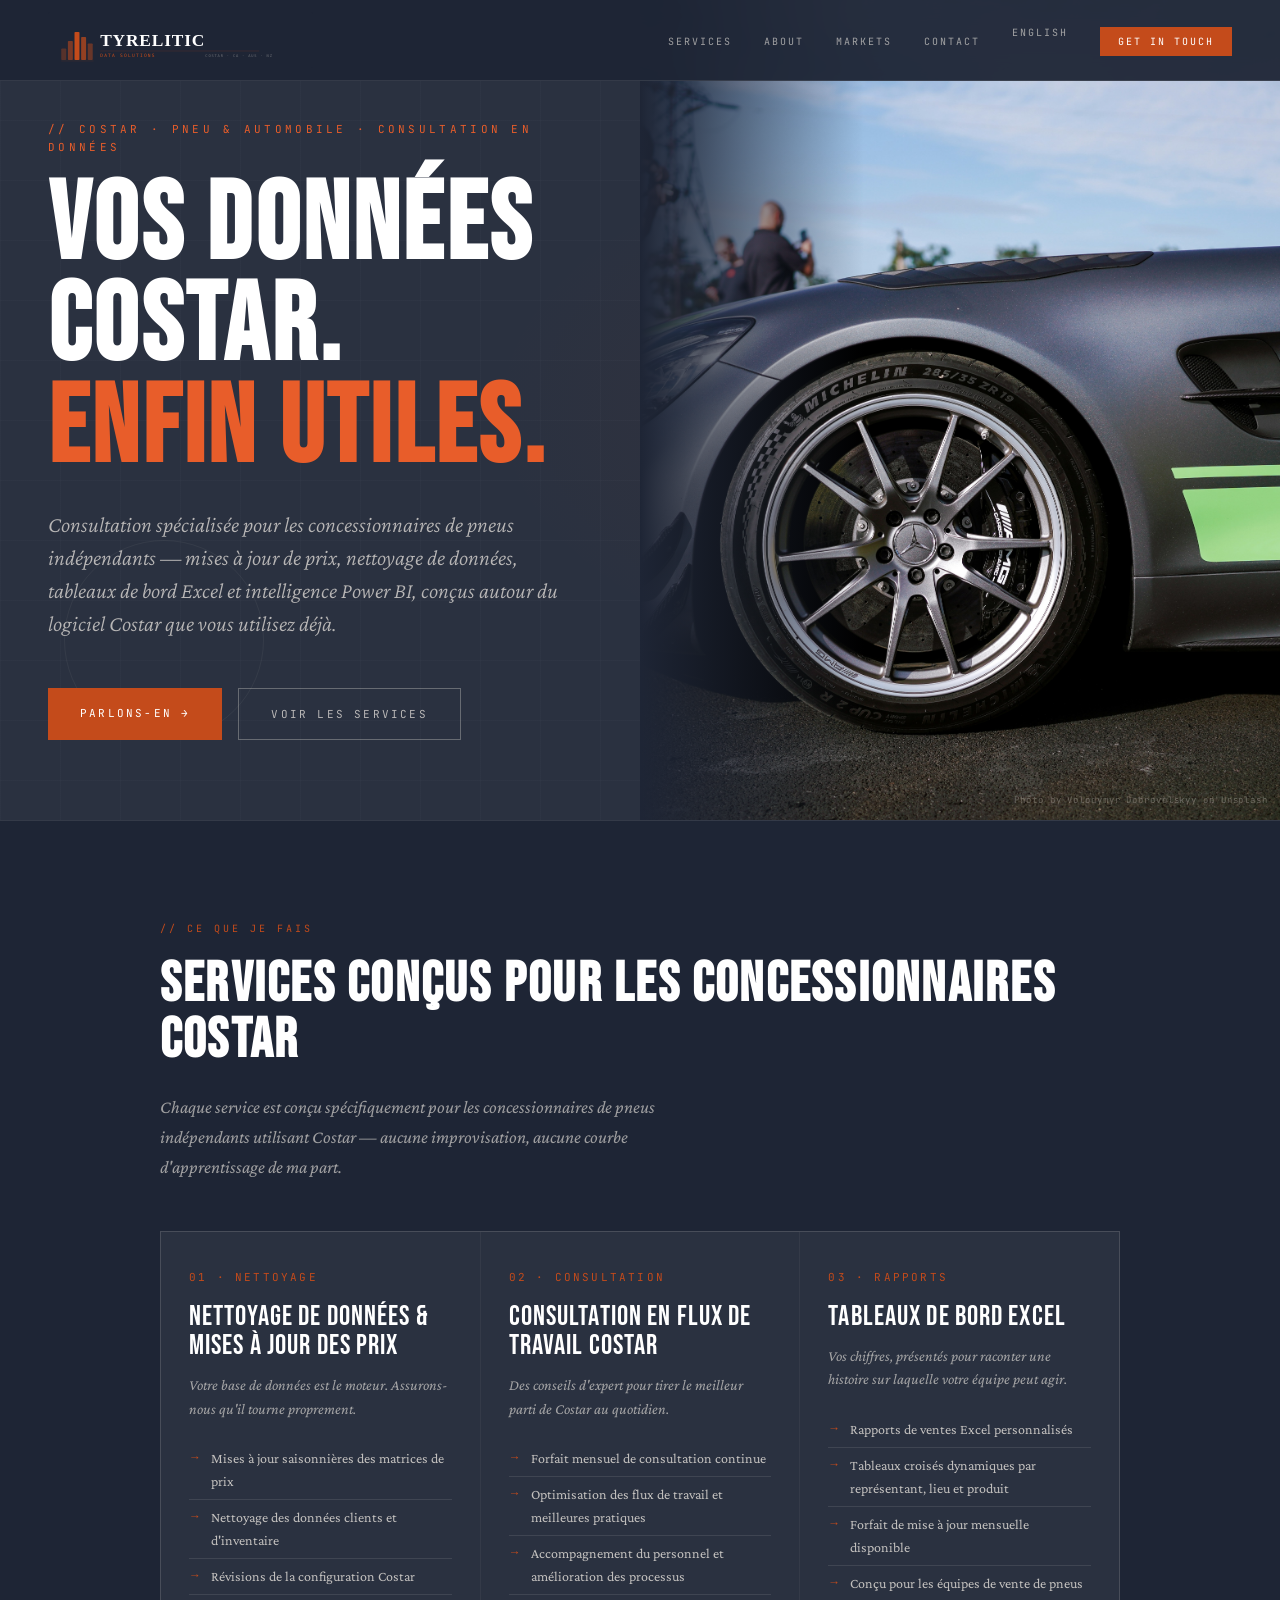
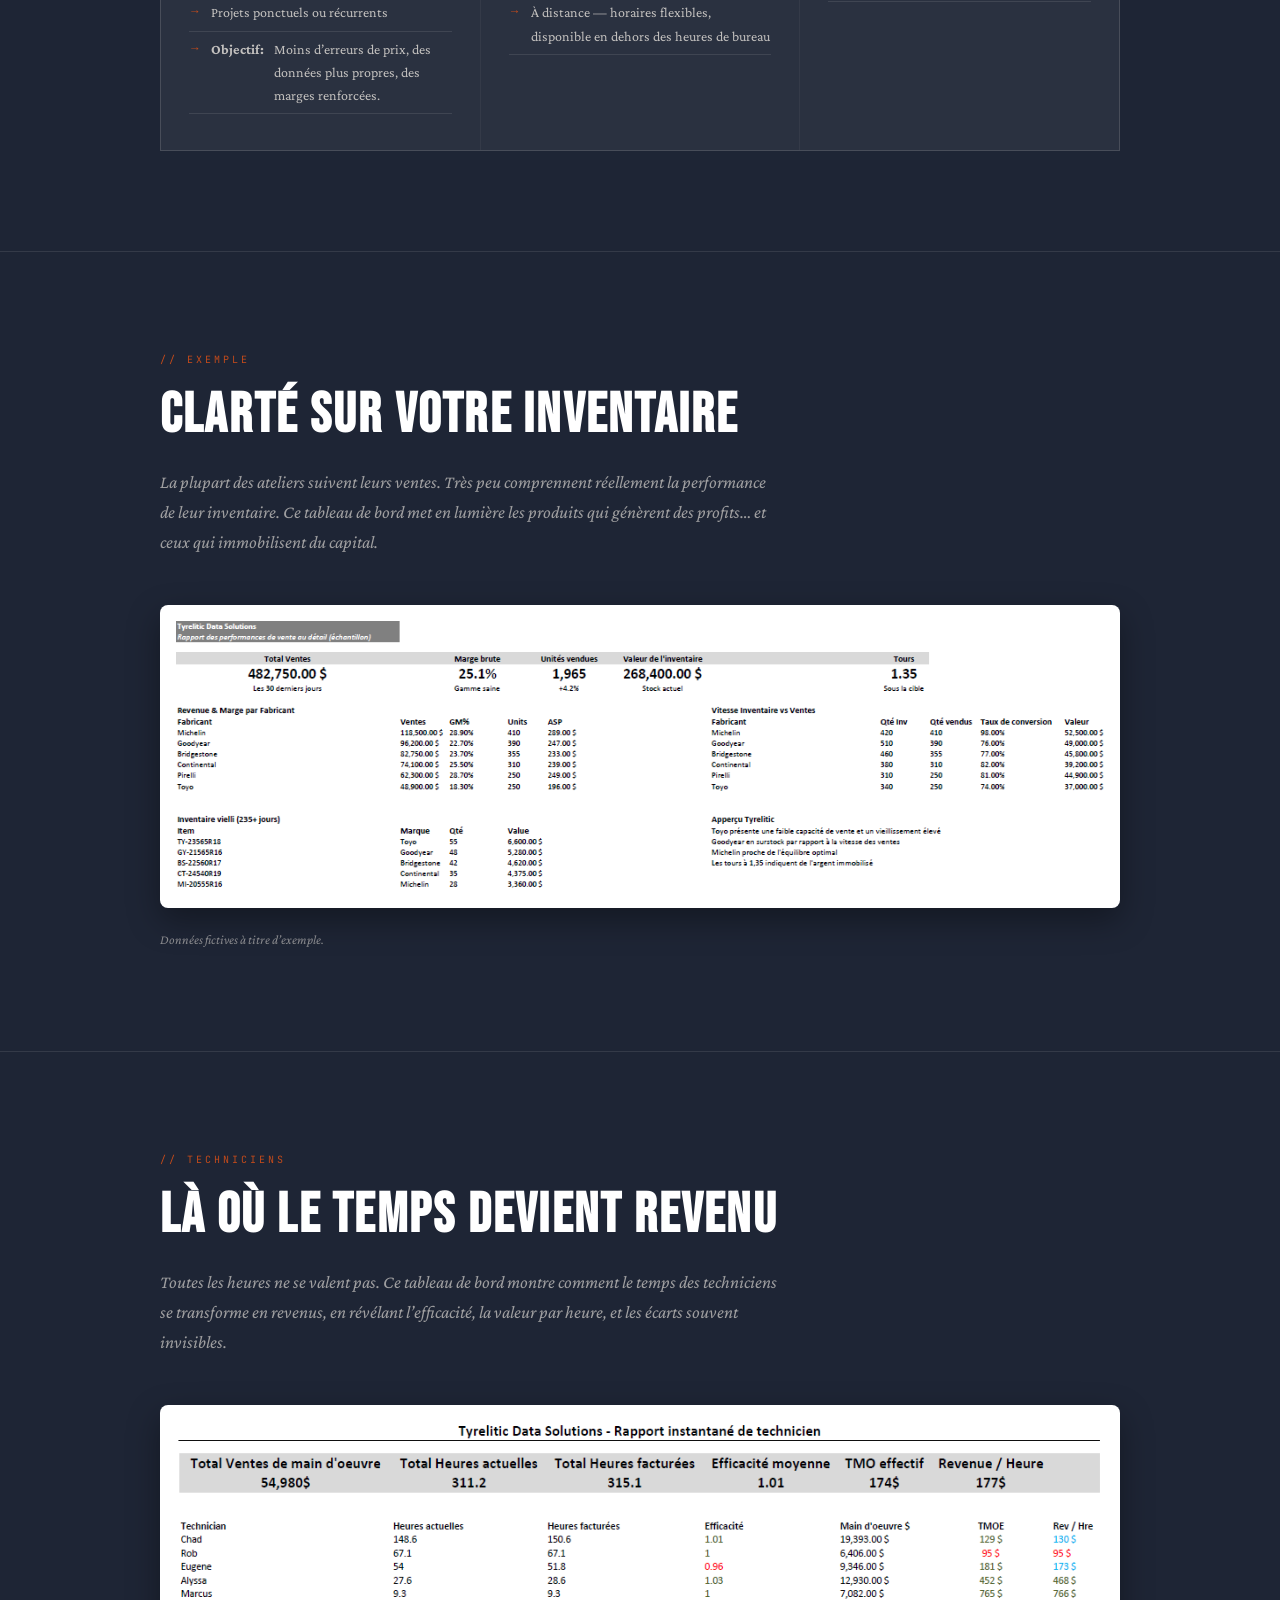
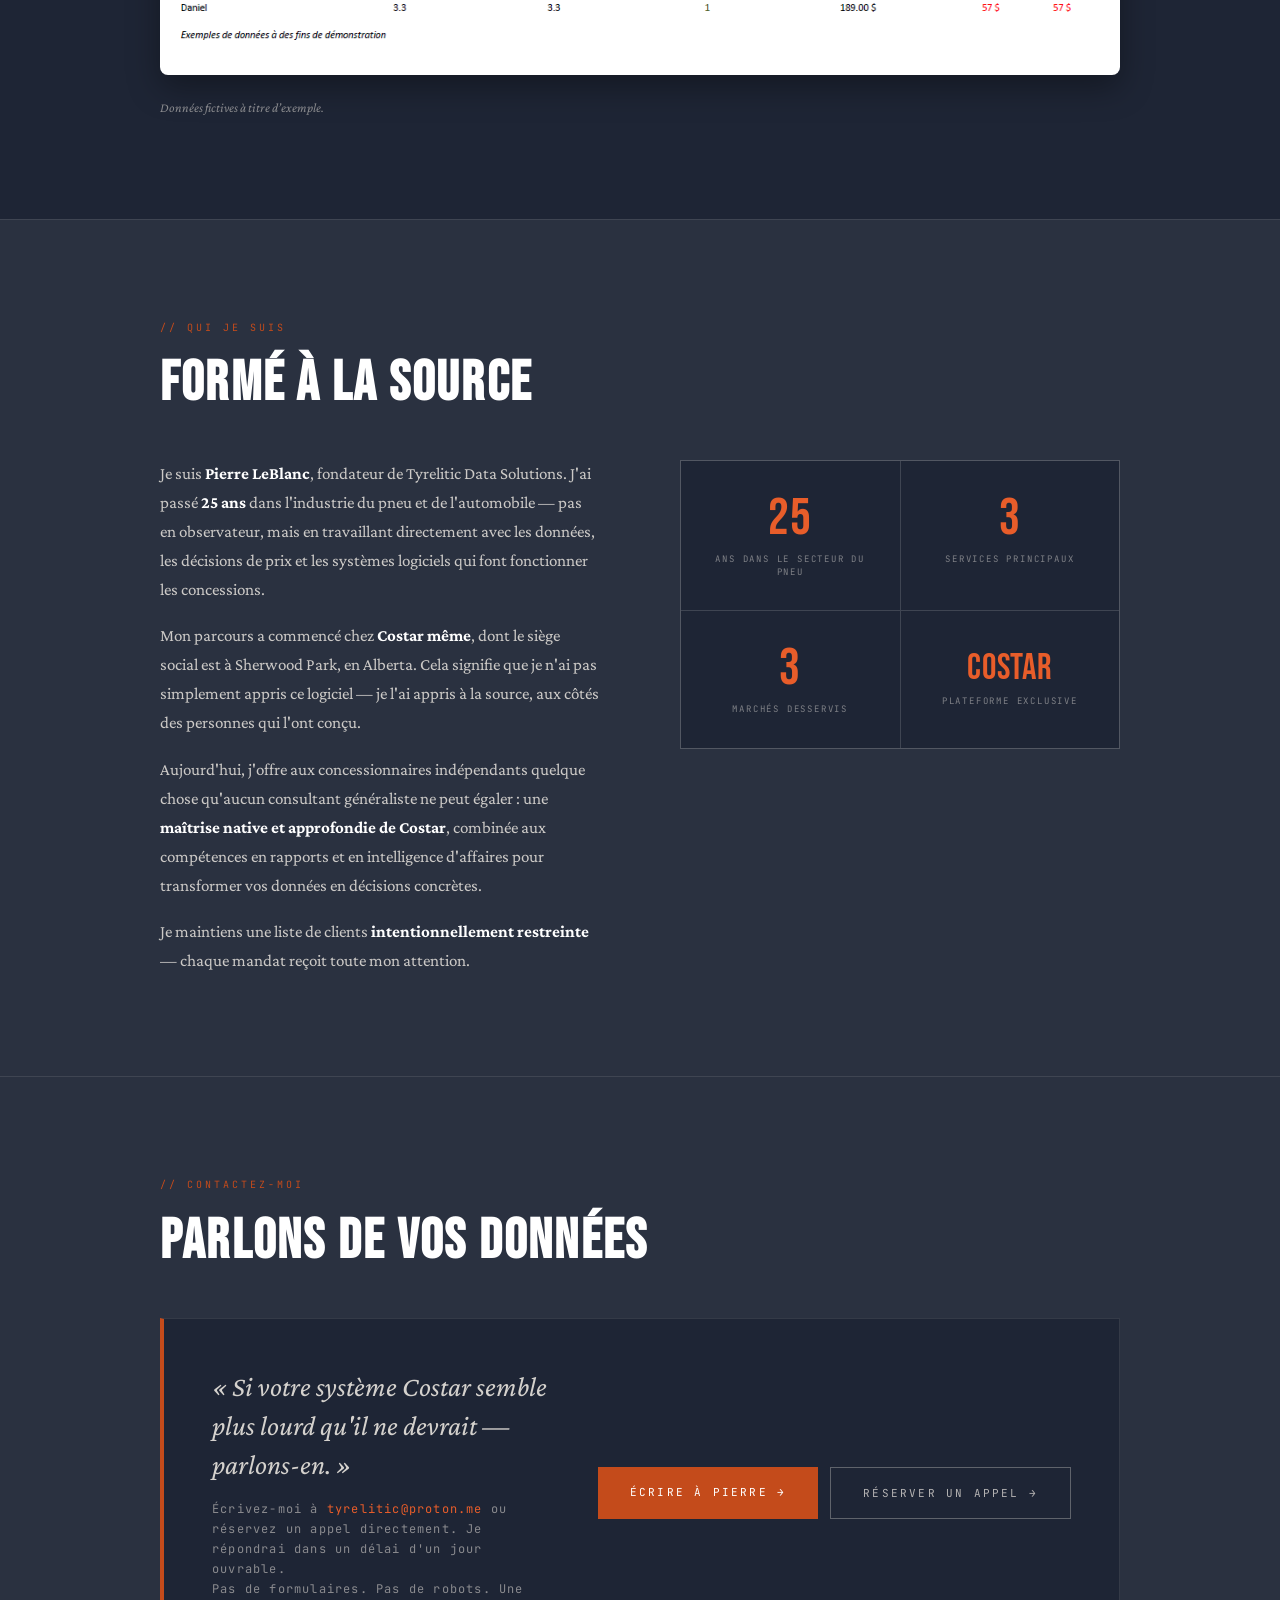
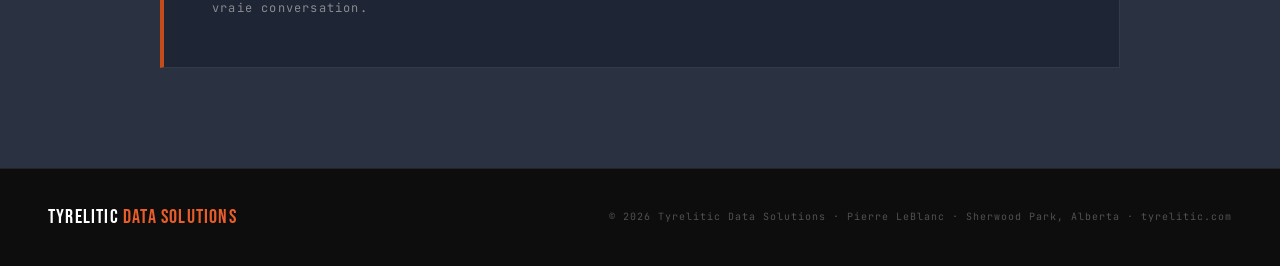
==== commit bc22dadd: "Update fr.html" ====
--- a/fr.html
+++ b/fr.html
@@ -226,7 +226,7 @@
     <li><a href="#about">About</a></li>
     <li><a href="#markets">Markets</a></li>
     <li><a href="#contact">Contact</a></li>
-    <li><a href="#fr-hero">Fran&#231;ais</a></li>
+    <a href="index.html">English</a>
     <li><a href="mailto:tyrelitic@proton.me" class="nav-cta">Get in Touch</a></li>
   </ul>
 </nav>
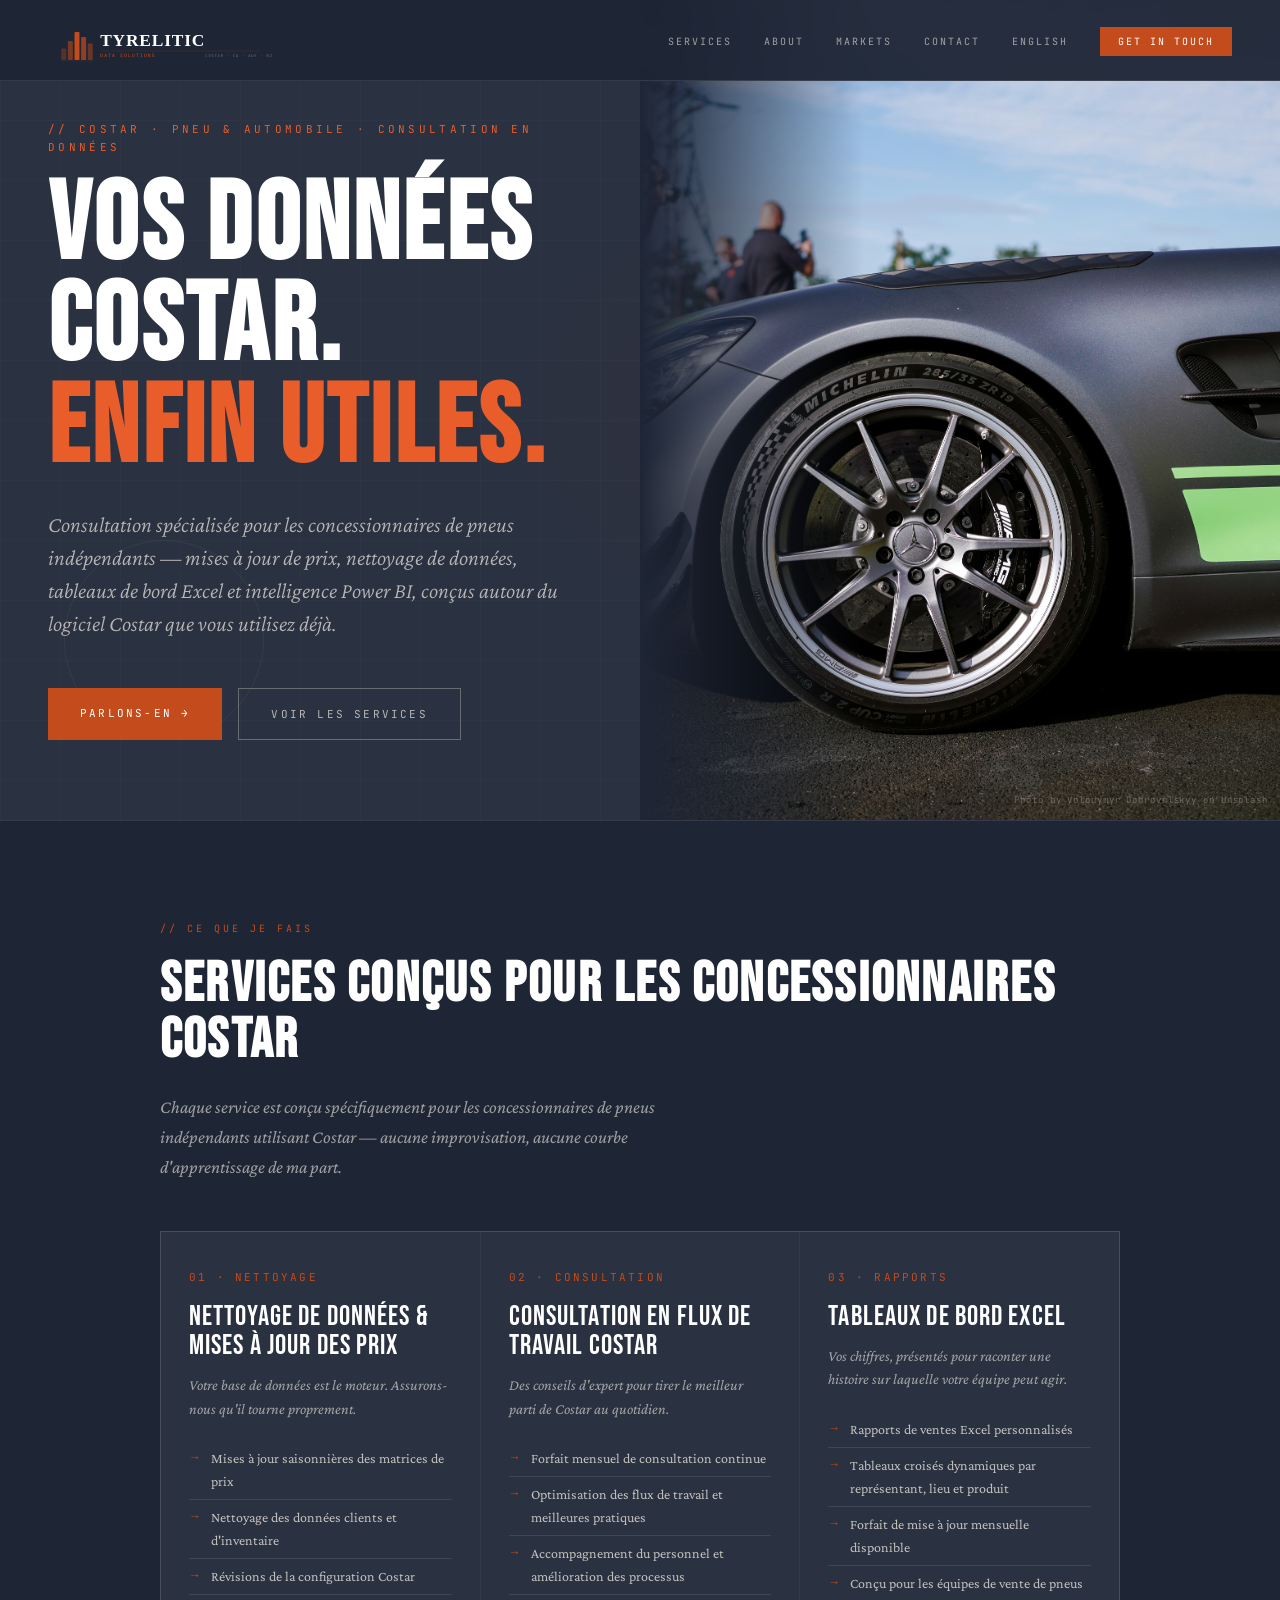
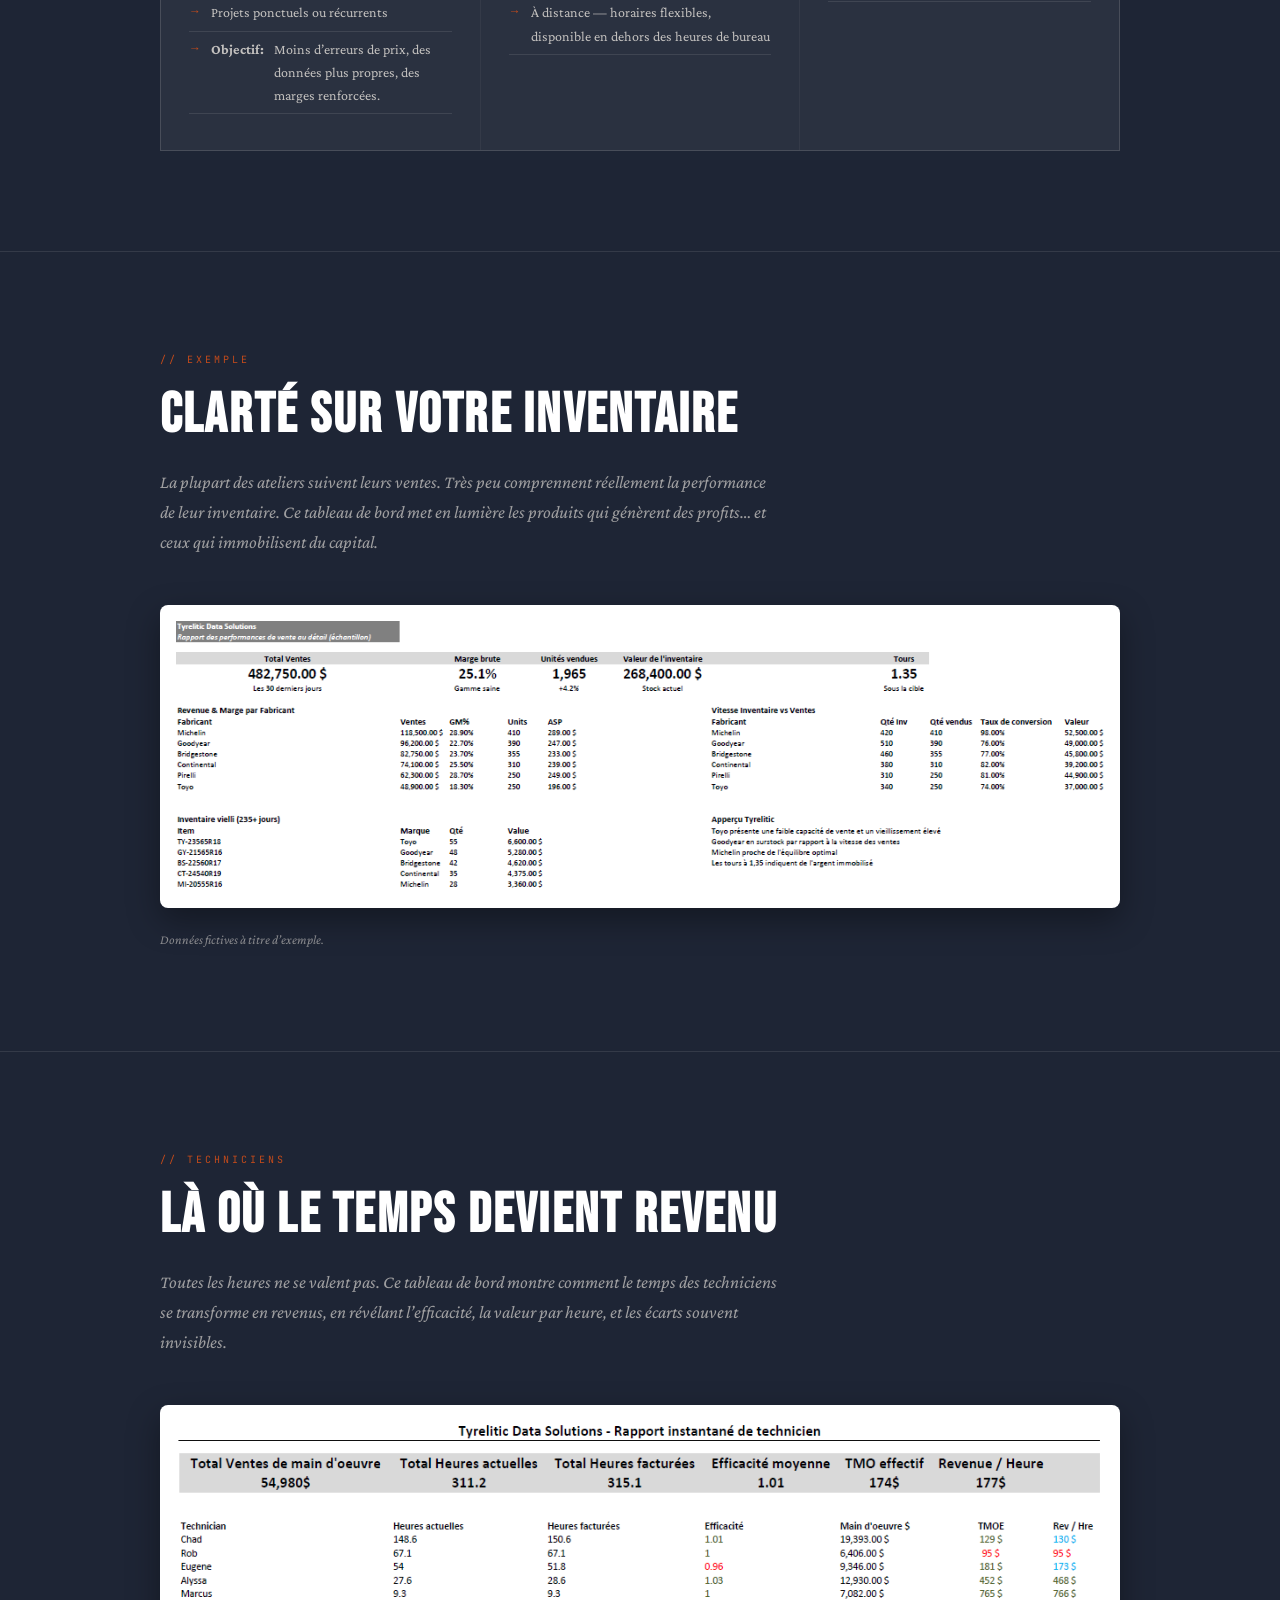
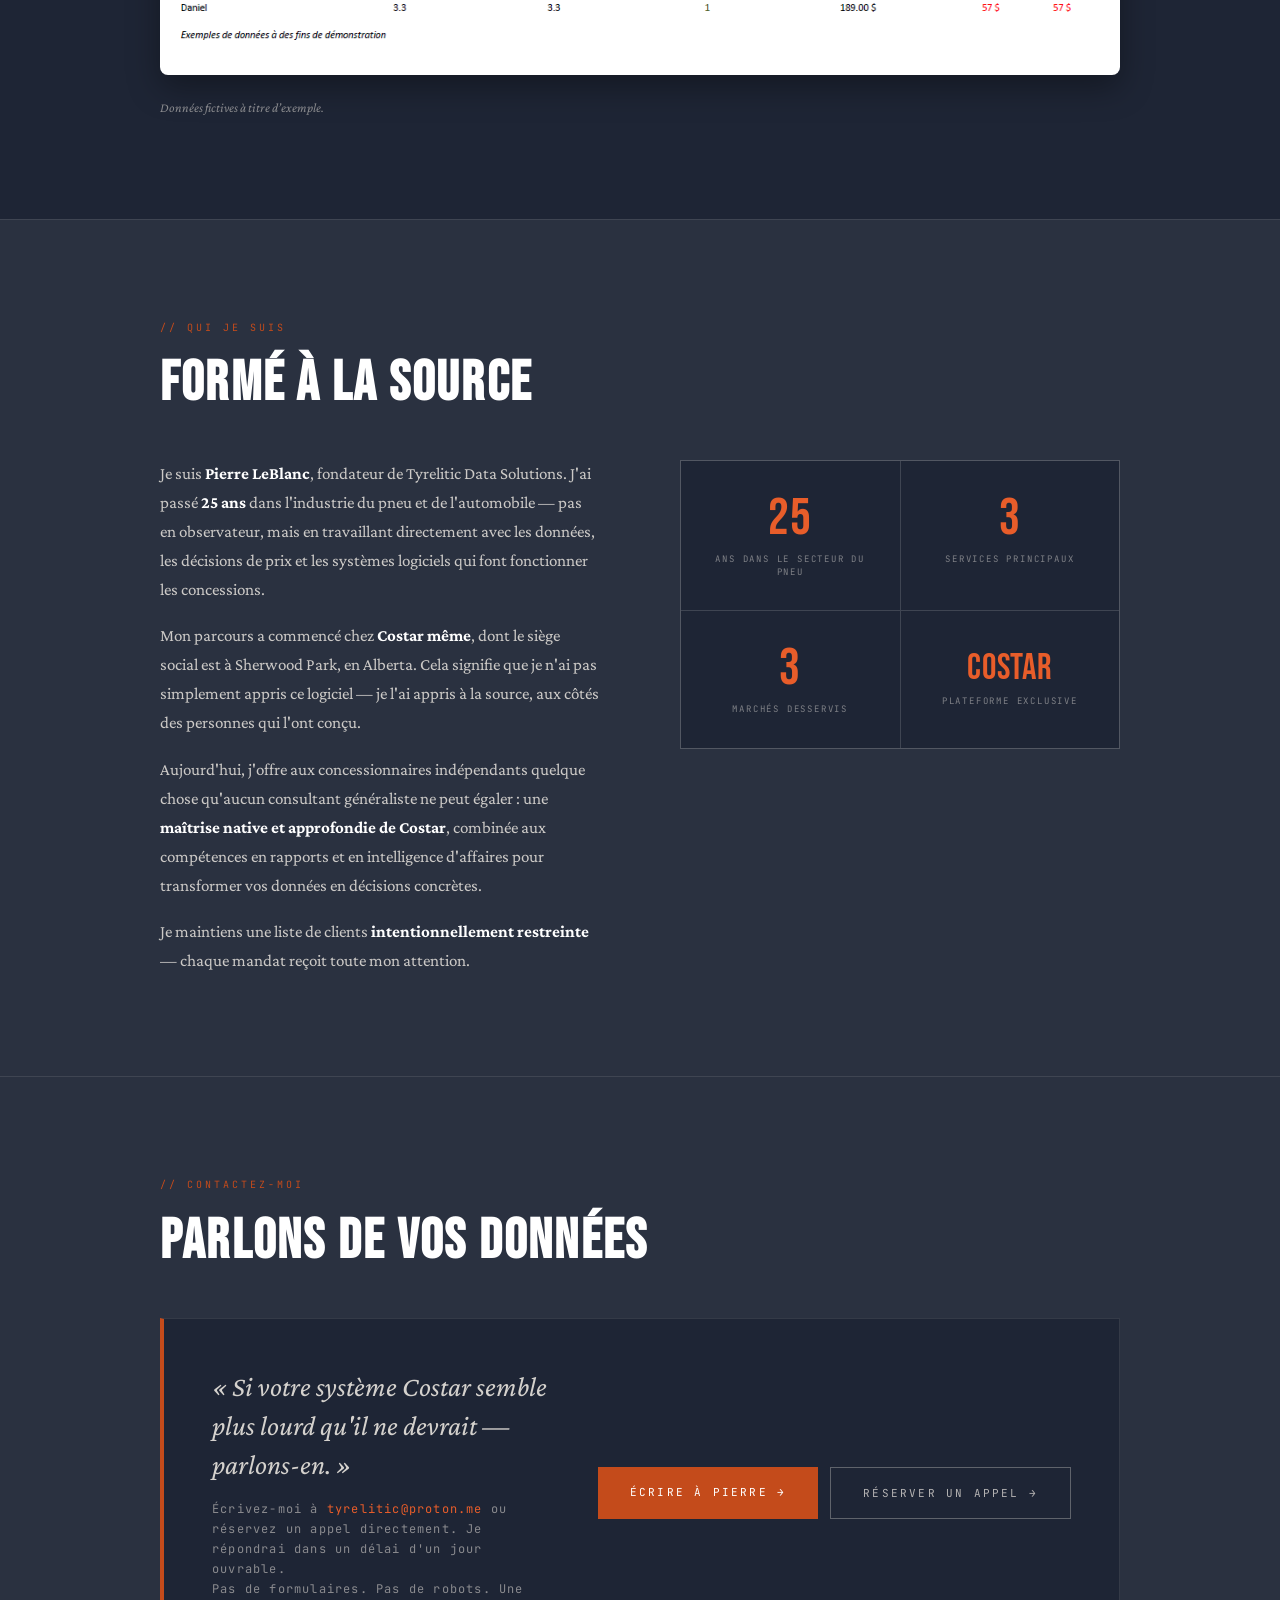
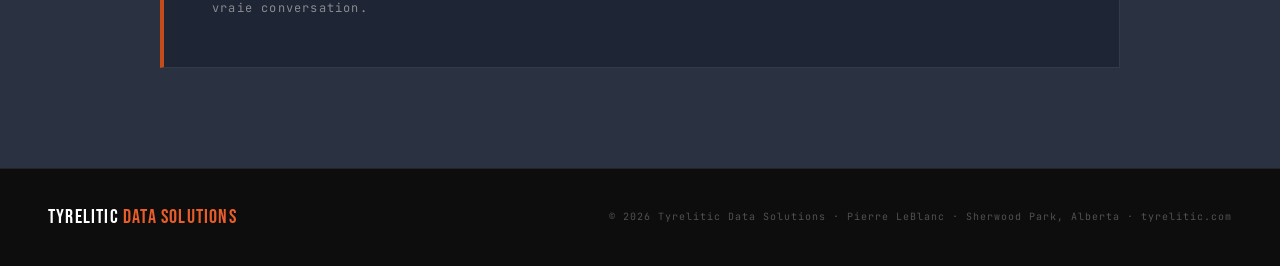
==== commit 24cebe9e: "Update fr.html" ====
--- a/fr.html
+++ b/fr.html
@@ -226,7 +226,7 @@
     <li><a href="#about">About</a></li>
     <li><a href="#markets">Markets</a></li>
     <li><a href="#contact">Contact</a></li>
-    <a href="index.html">English</a>
+    <li><a href="index.html">English</a>
     <li><a href="mailto:tyrelitic@proton.me" class="nav-cta">Get in Touch</a></li>
   </ul>
 </nav>
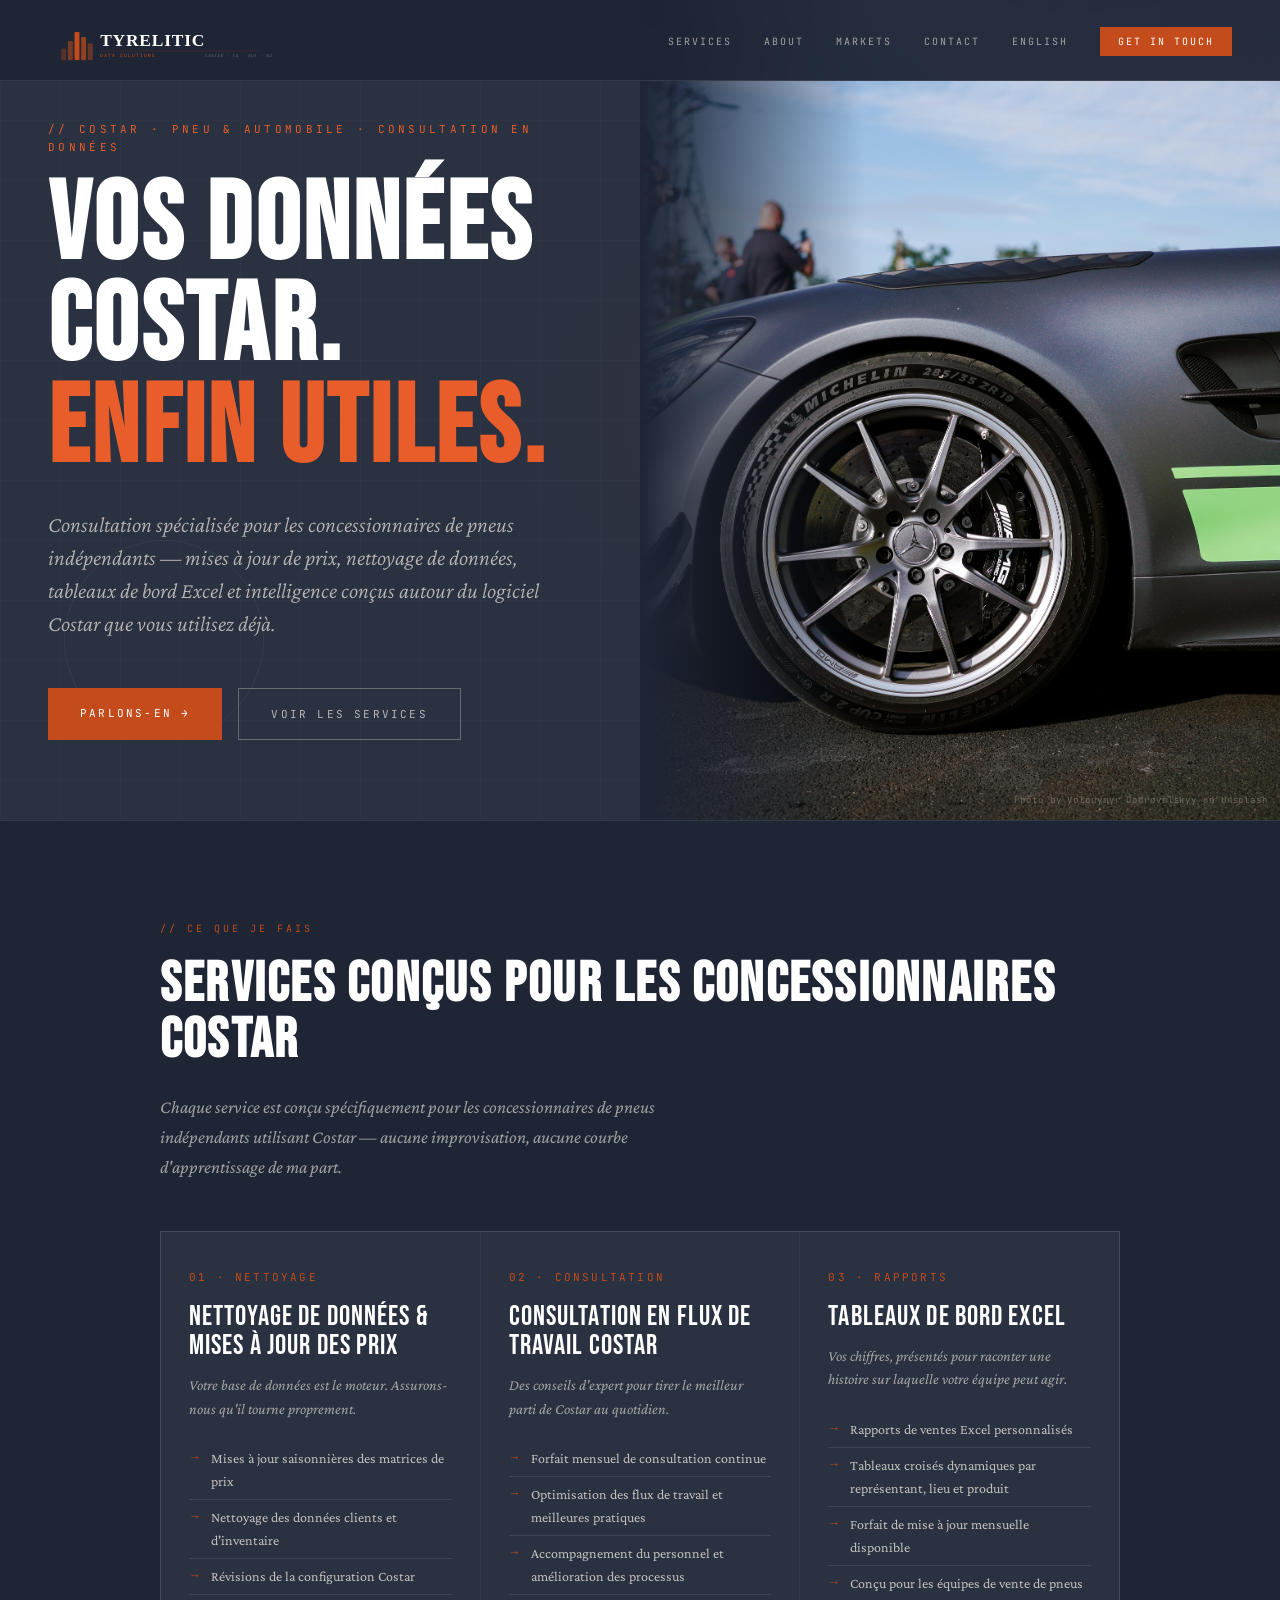
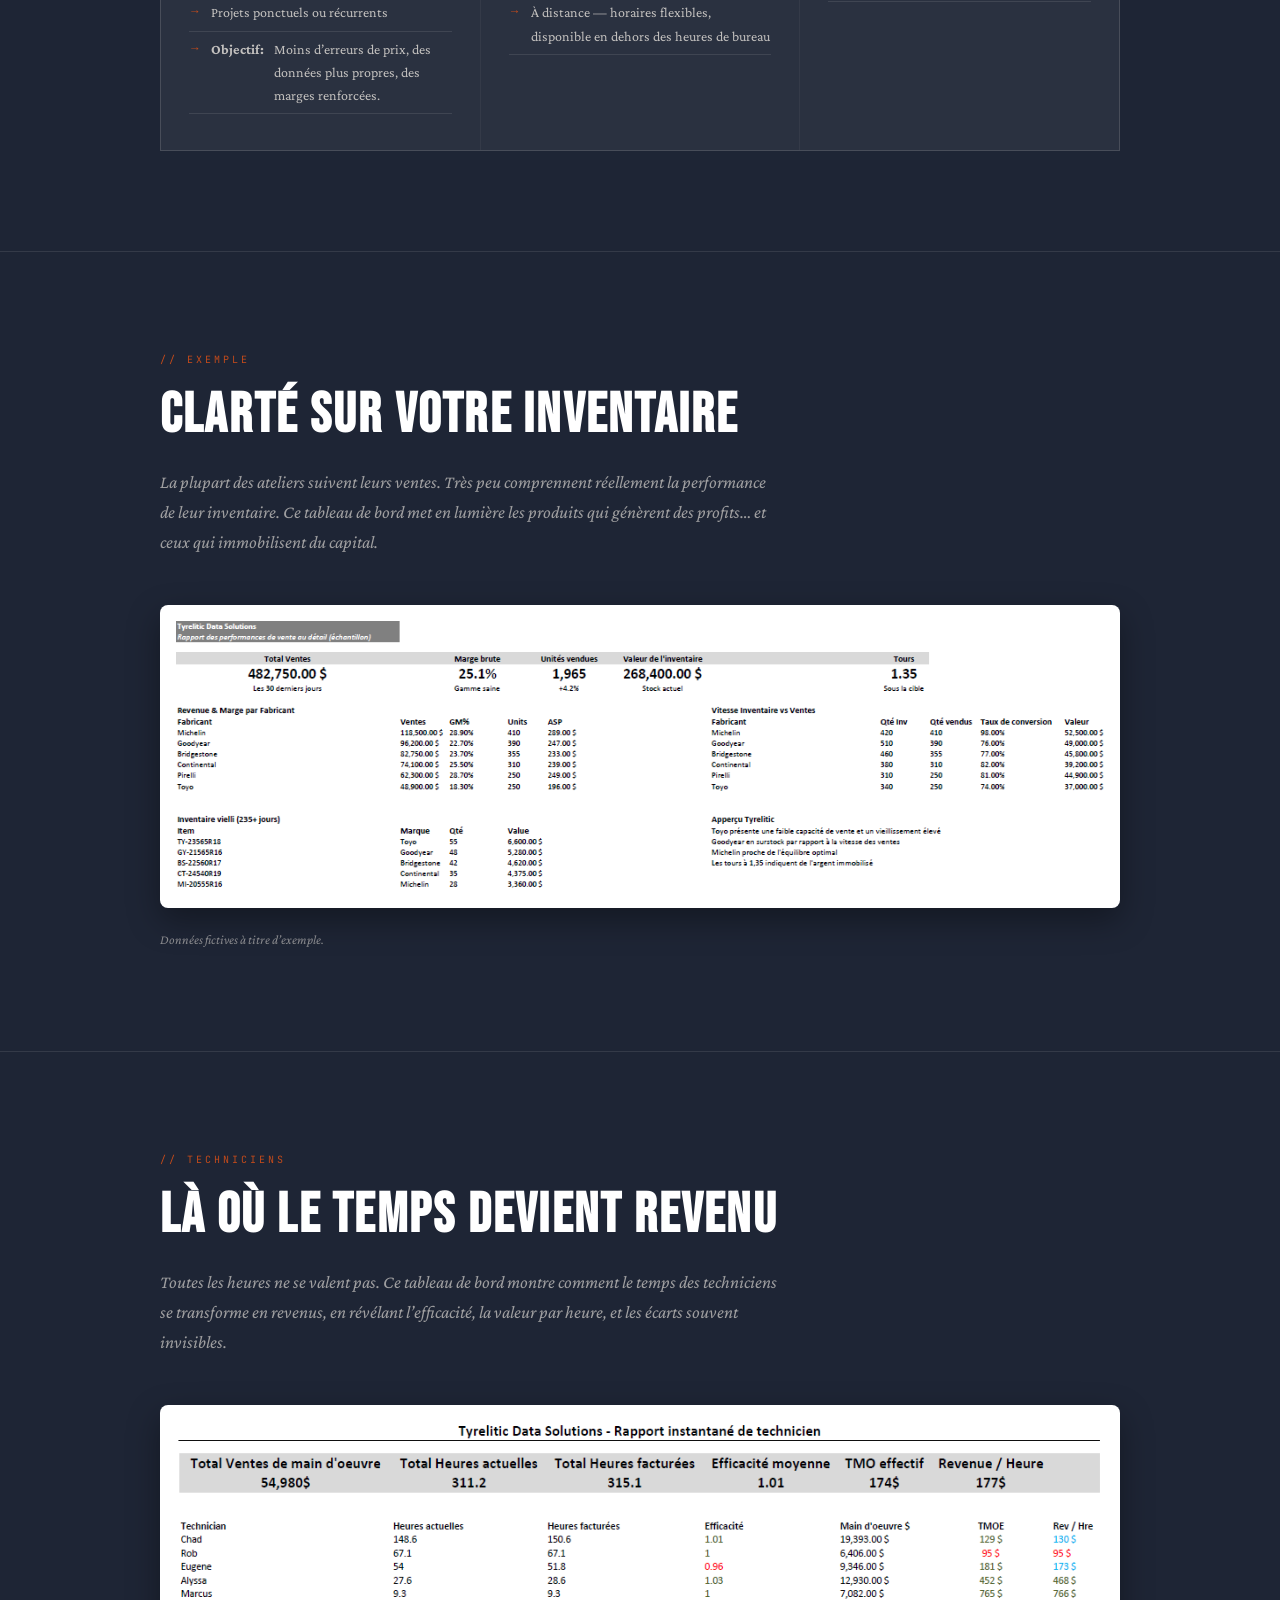
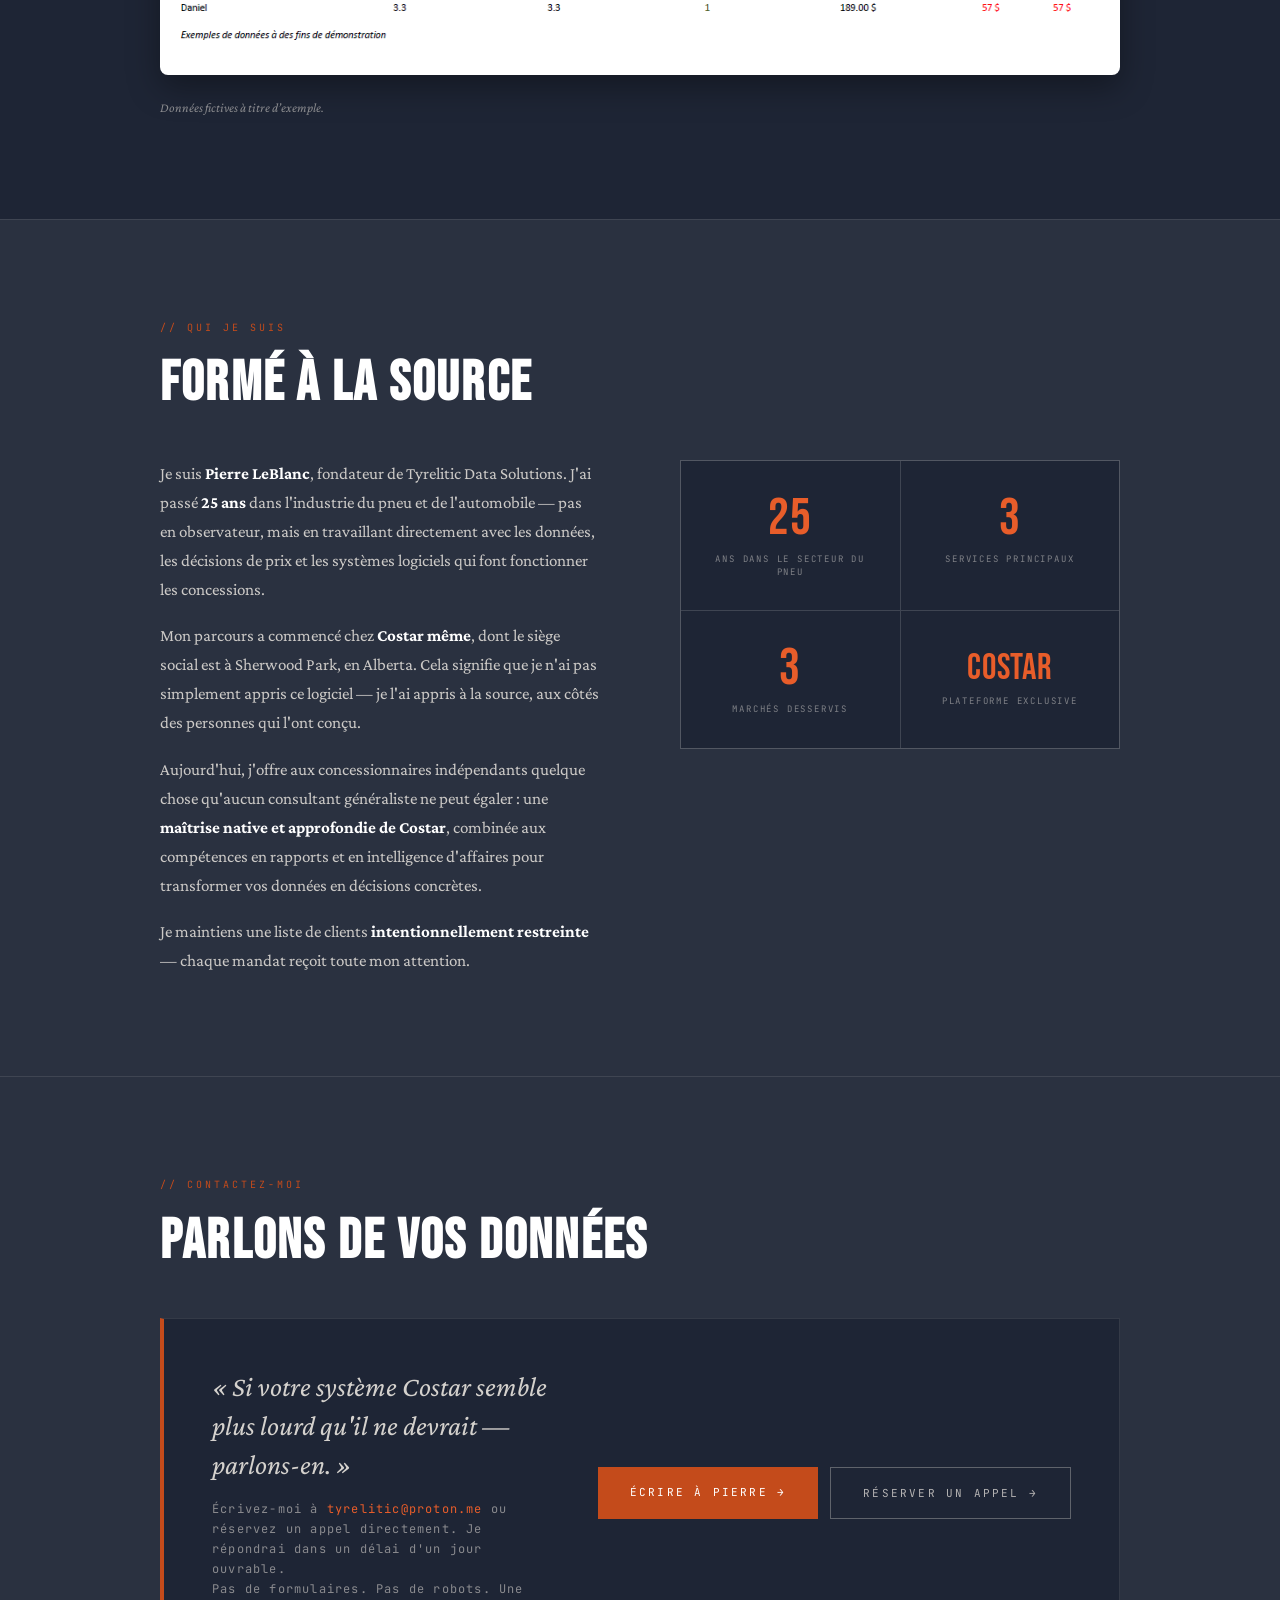
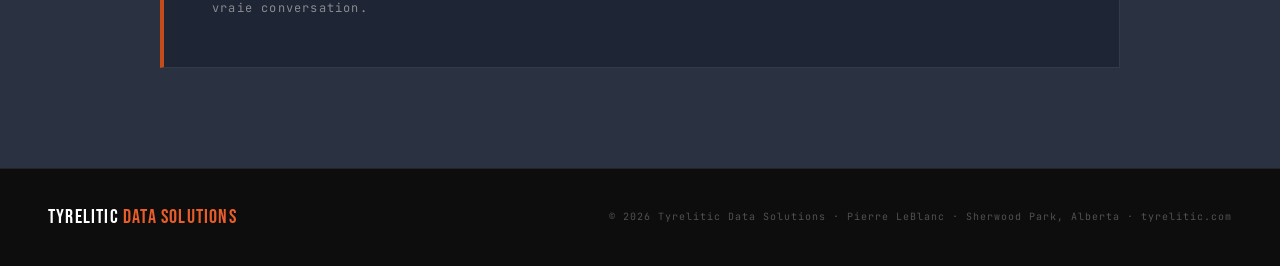
==== commit 98ca26a1: "Update fr.html" ====
--- a/fr.html
+++ b/fr.html
@@ -6,8 +6,8 @@
 
 <!-- Primary SEO -->
 <title>Tyrelitic Data Solutions | Costar Tire Dealer Consultant — Canada, Australia, New Zealand</title>
-<meta name="description" content="Expert Costar software consulting for independent tire dealers. Pricing updates, data cleanup, Excel dashboards, and Power BI reporting. Serving dealers across Canada, Australia (via Microhouse), and New Zealand. Remote. Flexible. 25 years of tire industry experience.">
-<meta name="keywords" content="Costar software consultant, Costar tire dealer support, Costar pricing update, tire pricing matrix, Costar data cleanup, Microhouse tire software, independent tire dealer consultant, tire dealer Excel reporting, Power BI tire dealer, Costar workflow consulting, tire dealer data solutions, Costar Canada, Costar Australia, Costar New Zealand, Microhouse Queensland, tire shop software support, automotive dealer data consulting">
+<meta name="description" content="Expert Costar software consulting for independent tire dealers. Pricing updates, data cleanup, Excel dashboards. Serving dealers across Canada, Australia (via Microhouse), and New Zealand. Remote. Flexible. 25 years of tire industry experience.">
+<meta name="keywords" content="Costar software consultant, Costar tire dealer support, Costar pricing update, tire pricing matrix, Costar data cleanup, Microhouse tire software, independent tire dealer consultant, tire dealer Excel reporting, tire dealer, Costar workflow consulting, tire dealer data solutions, Costar Canada, Costar Australia, Costar New Zealand, Microhouse Queensland, tire shop software support, automotive dealer data consulting">
 <meta name="author" content="Pierre LeBlanc — Tyrelitic Data Solutions">
 <meta name="robots" content="index, follow">
 <link rel="canonical" href="https://tyrelitic.com">
@@ -22,7 +22,7 @@
 <meta property="og:type" content="website">
 <meta property="og:url" content="https://tyrelitic.com">
 <meta property="og:title" content="Tyrelitic Data Solutions | Costar Tire Dealer Consultant">
-<meta property="og:description" content="Expert Costar software consulting for independent tire dealers across Canada, Australia, and New Zealand. Pricing updates, data cleanup, Excel dashboards, and Power BI reporting.">
+<meta property="og:description" content="Expert Costar software consulting for independent tire dealers across Canada, Australia, and New Zealand. Pricing updates, data cleanup, Excel dashboards.">
 <meta property="og:image" content="https://tyrelitic.com/tyrelitic-logo-dark.svg">
 <meta property="og:locale" content="en_CA">
 <meta property="og:locale:alternate" content="fr_CA">
@@ -38,7 +38,7 @@
   "@context": "https://schema.org",
   "@type": "ProfessionalService",
   "name": "Tyrelitic Data Solutions",
-  "description": "Expert Costar software consulting for independent tire dealers. Pricing updates, data cleanup, Excel dashboards, and Power BI reporting.",
+  "description": "Expert Costar software consulting for independent tire dealers. Pricing updates, data cleanup, Excel dashboards.",
   "url": "https://tyrelitic.com",
   "email": "tyrelitic@proton.me",
   "founder": {
@@ -57,9 +57,8 @@
     "Tire Dealer Data Cleanup",
     "Pricing Matrix Updates",
     "Excel Sales Dashboards",
-    "Power BI Reporting"
   ],
-  "knowsAbout": ["Costar Software", "Microhouse", "Tire Pricing", "Automotive Data", "Power BI", "Microsoft Excel"]
+  "knowsAbout": ["Costar Software", "Microhouse", "Tire Pricing", "Automotive Data",  "Microsoft Excel"]
 }
 </script>
 <link href="https://fonts.googleapis.com/css2?family=Bebas+Neue&family=Crimson+Pro:ital,wght@0,300;0,400;0,600;1,300;1,400;1,600&family=JetBrains+Mono:wght@300;400;500&display=swap" rel="stylesheet">
@@ -243,7 +242,7 @@
     <div class="hero-left">
       <div class="hero-eyebrow">// Costar &middot; Pneu &amp; Automobile &middot; Consultation en donn&#233;es</div>
       <h1 class="hero-title">Vos donn&#233;es<br>Costar.<br><span class="accent">Enfin utiles.</span></h1>
-      <p class="hero-subtitle">Consultation sp&#233;cialis&#233;e pour les concessionnaires de pneus ind&#233;pendants &mdash; mises &#224; jour de prix, nettoyage de donn&#233;es, tableaux de bord Excel et intelligence Power BI, con&#231;us autour du logiciel Costar que vous utilisez d&#233;j&#224;.</p>
+      <p class="hero-subtitle">Consultation sp&#233;cialis&#233;e pour les concessionnaires de pneus ind&#233;pendants &mdash; mises &#224; jour de prix, nettoyage de donn&#233;es, tableaux de bord Excel et intelligence con&#231;us autour du logiciel Costar que vous utilisez d&#233;j&#224;.</p>
       <div class="hero-cta">
         <a href="mailto:tyrelitic@proton.me" class="btn-primary">Parlons-en &rarr;</a>
         <a href="#fr-services" class="btn-secondary">Voir les services</a>
@@ -298,7 +297,6 @@
       </div>
      <!-- <div class="service-card" style="background: linear-gradient(135deg, var(--steel) 0%, rgba(196,75,27,0.12) 100%);">
         <div class="service-icon">04 &middot; Intelligence</div>
-        <div class="service-name">Tableaux de bord Power BI en direct</div>
         <div class="service-desc">Intelligence en temps r&#233;el, connect&#233;e directement &#224; votre base de donn&#233;es Costar.</div>
         <ul class="service-list">
           <li>Connexion directe &#224; la base de donn&#233;es Costar</li>
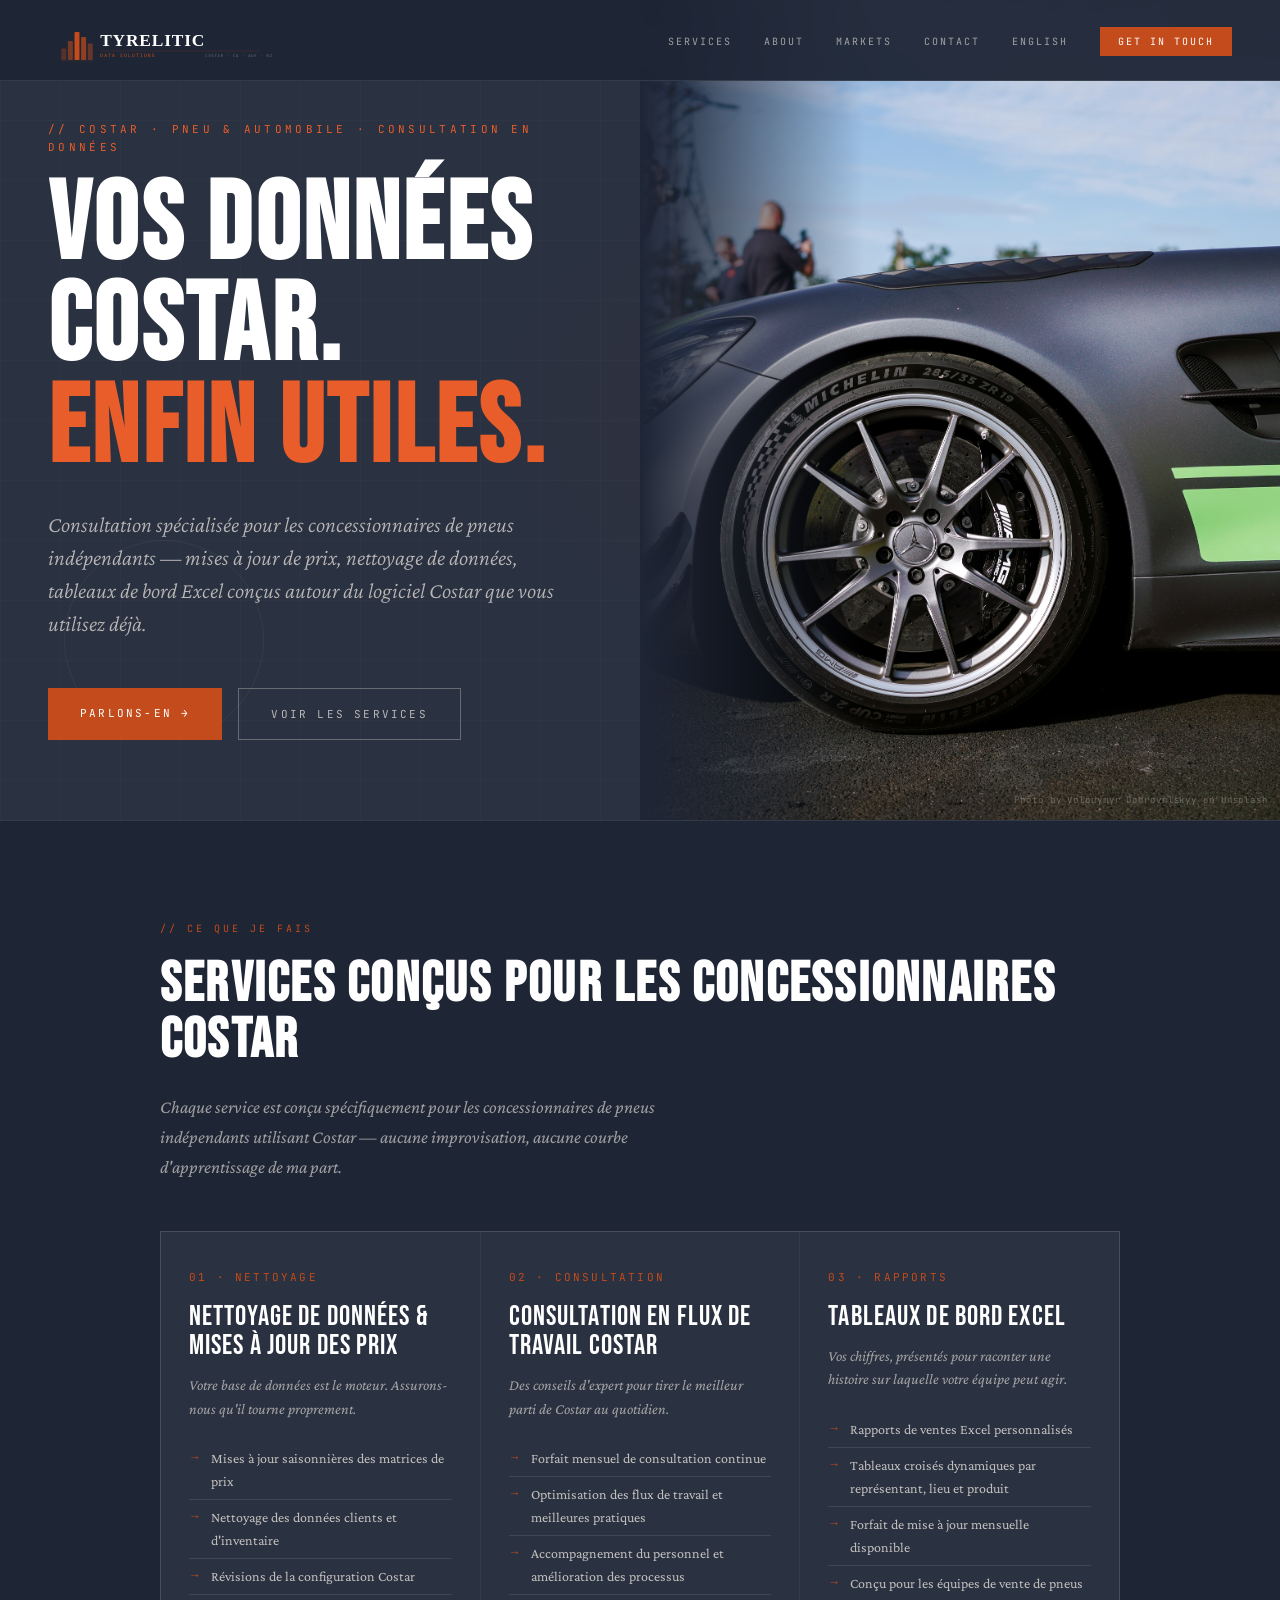
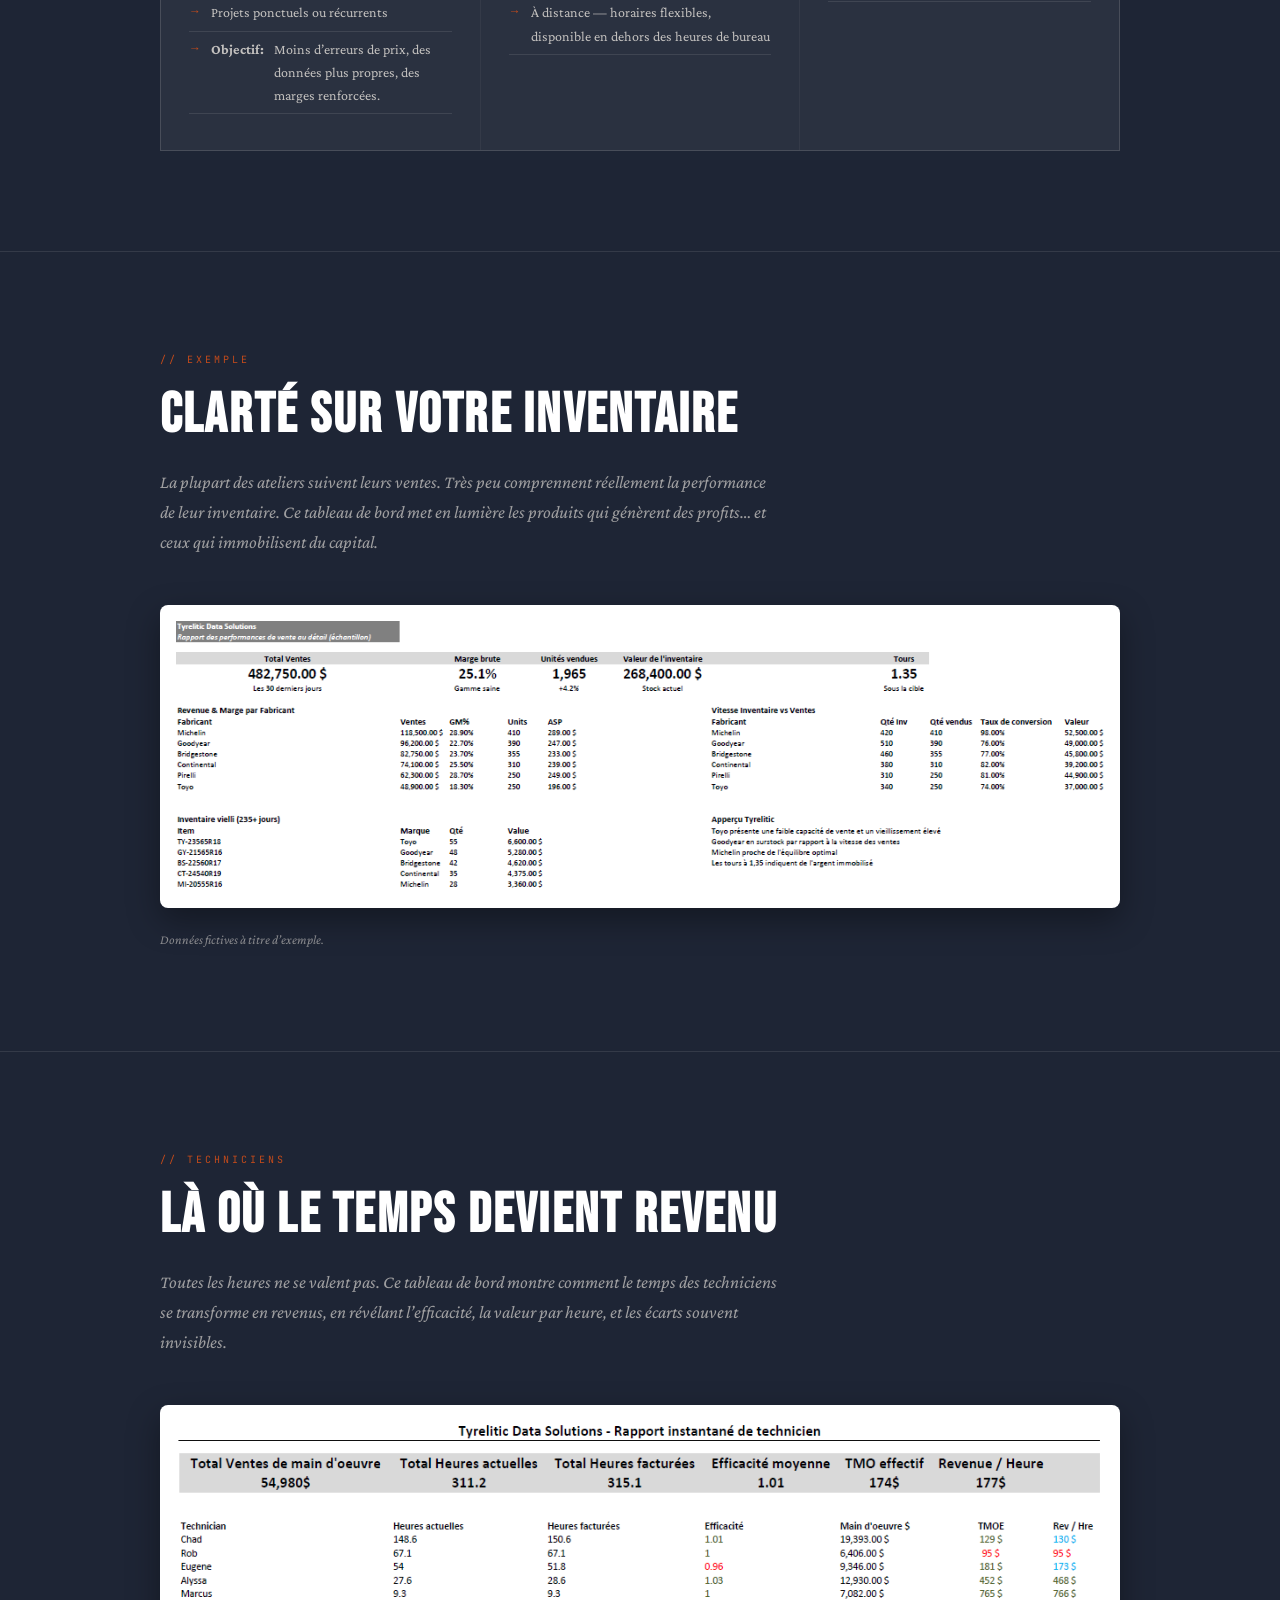
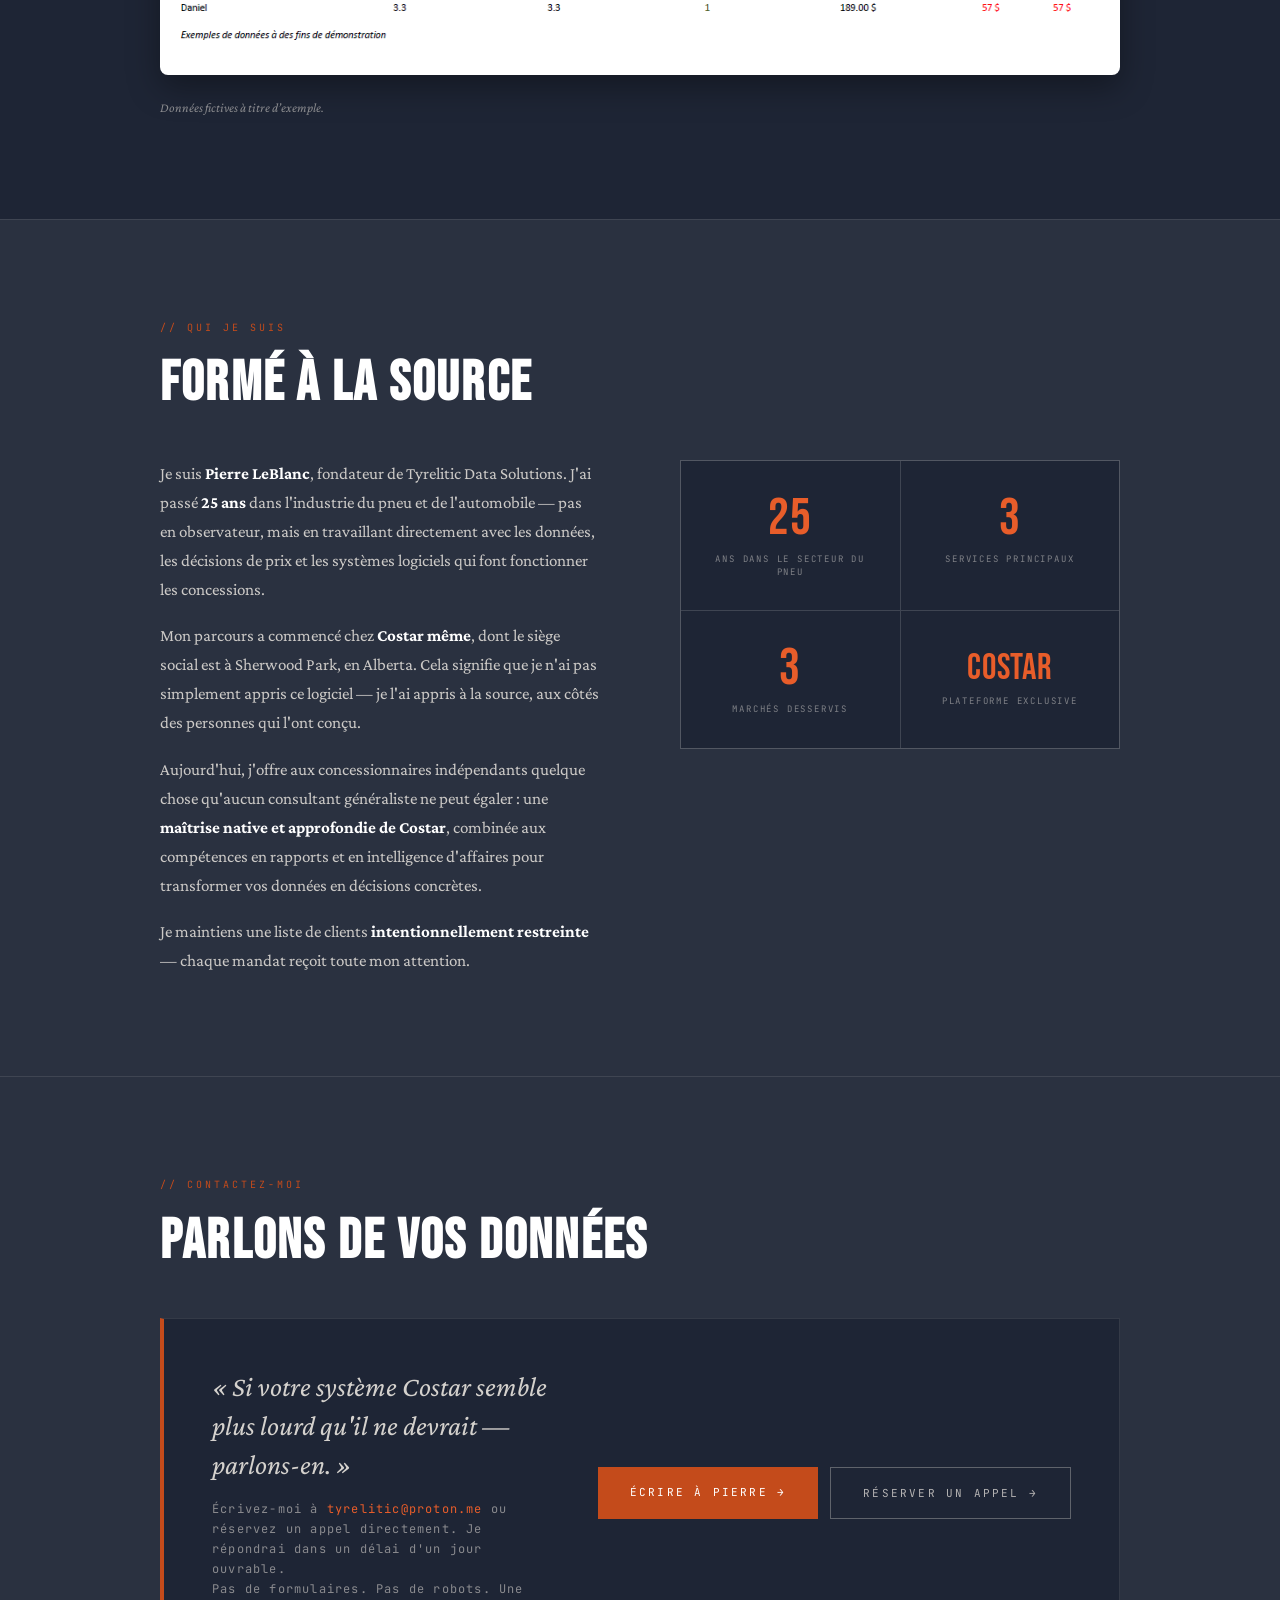
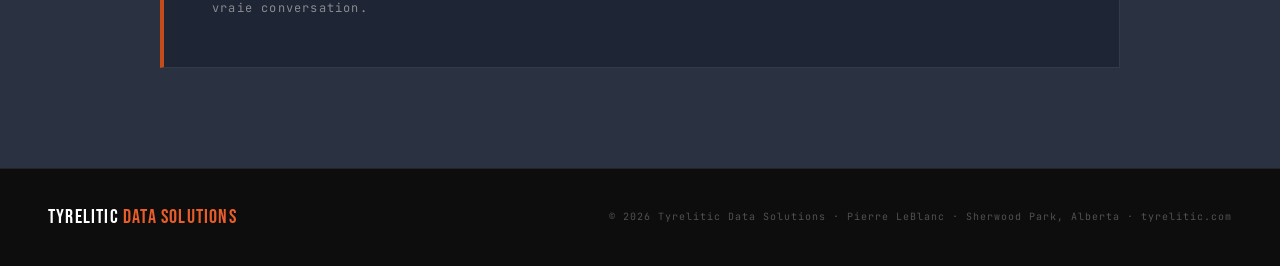
==== commit 7fbe7cb0: "Update fr.html" ====
--- a/fr.html
+++ b/fr.html
@@ -242,7 +242,7 @@
     <div class="hero-left">
       <div class="hero-eyebrow">// Costar &middot; Pneu &amp; Automobile &middot; Consultation en donn&#233;es</div>
       <h1 class="hero-title">Vos donn&#233;es<br>Costar.<br><span class="accent">Enfin utiles.</span></h1>
-      <p class="hero-subtitle">Consultation sp&#233;cialis&#233;e pour les concessionnaires de pneus ind&#233;pendants &mdash; mises &#224; jour de prix, nettoyage de donn&#233;es, tableaux de bord Excel et intelligence con&#231;us autour du logiciel Costar que vous utilisez d&#233;j&#224;.</p>
+      <p class="hero-subtitle">Consultation sp&#233;cialis&#233;e pour les concessionnaires de pneus ind&#233;pendants &mdash; mises &#224; jour de prix, nettoyage de donn&#233;es, tableaux de bord Excel con&#231;us autour du logiciel Costar que vous utilisez d&#233;j&#224;.</p>
       <div class="hero-cta">
         <a href="mailto:tyrelitic@proton.me" class="btn-primary">Parlons-en &rarr;</a>
         <a href="#fr-services" class="btn-secondary">Voir les services</a>
